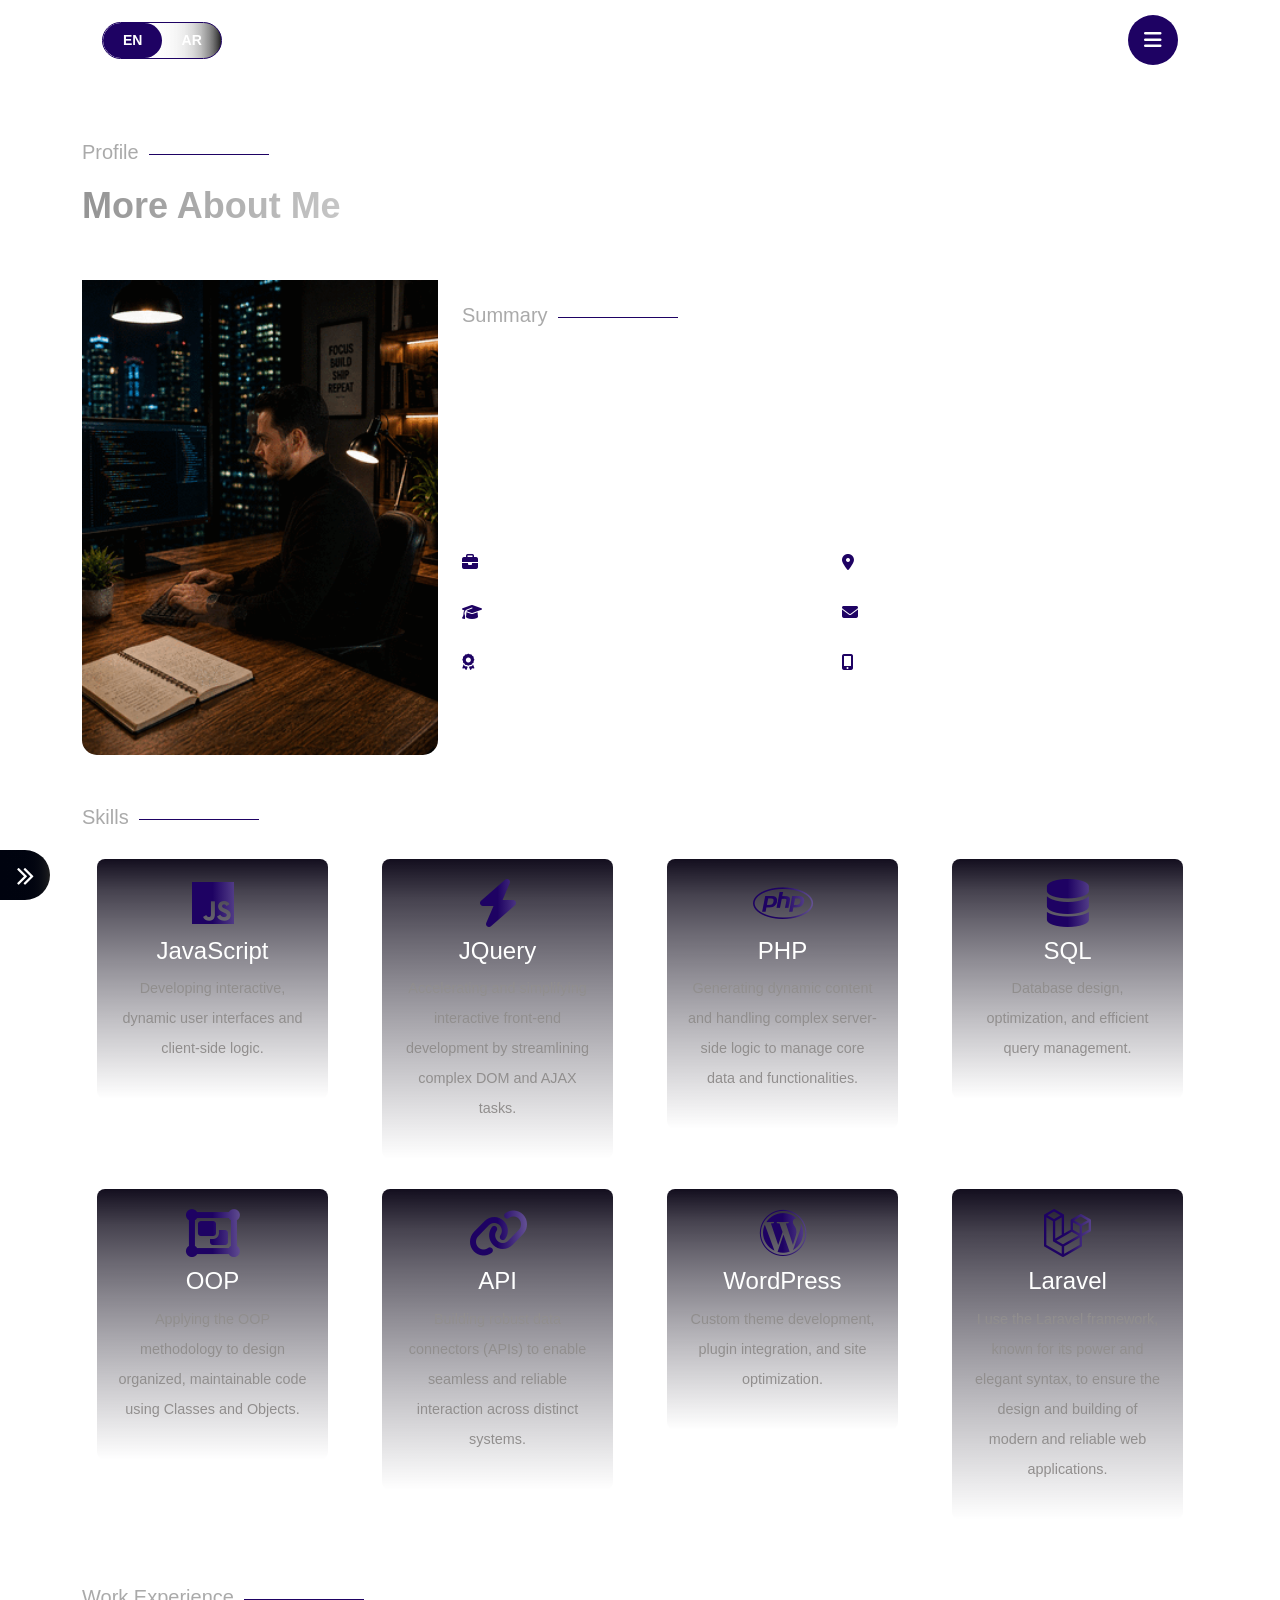
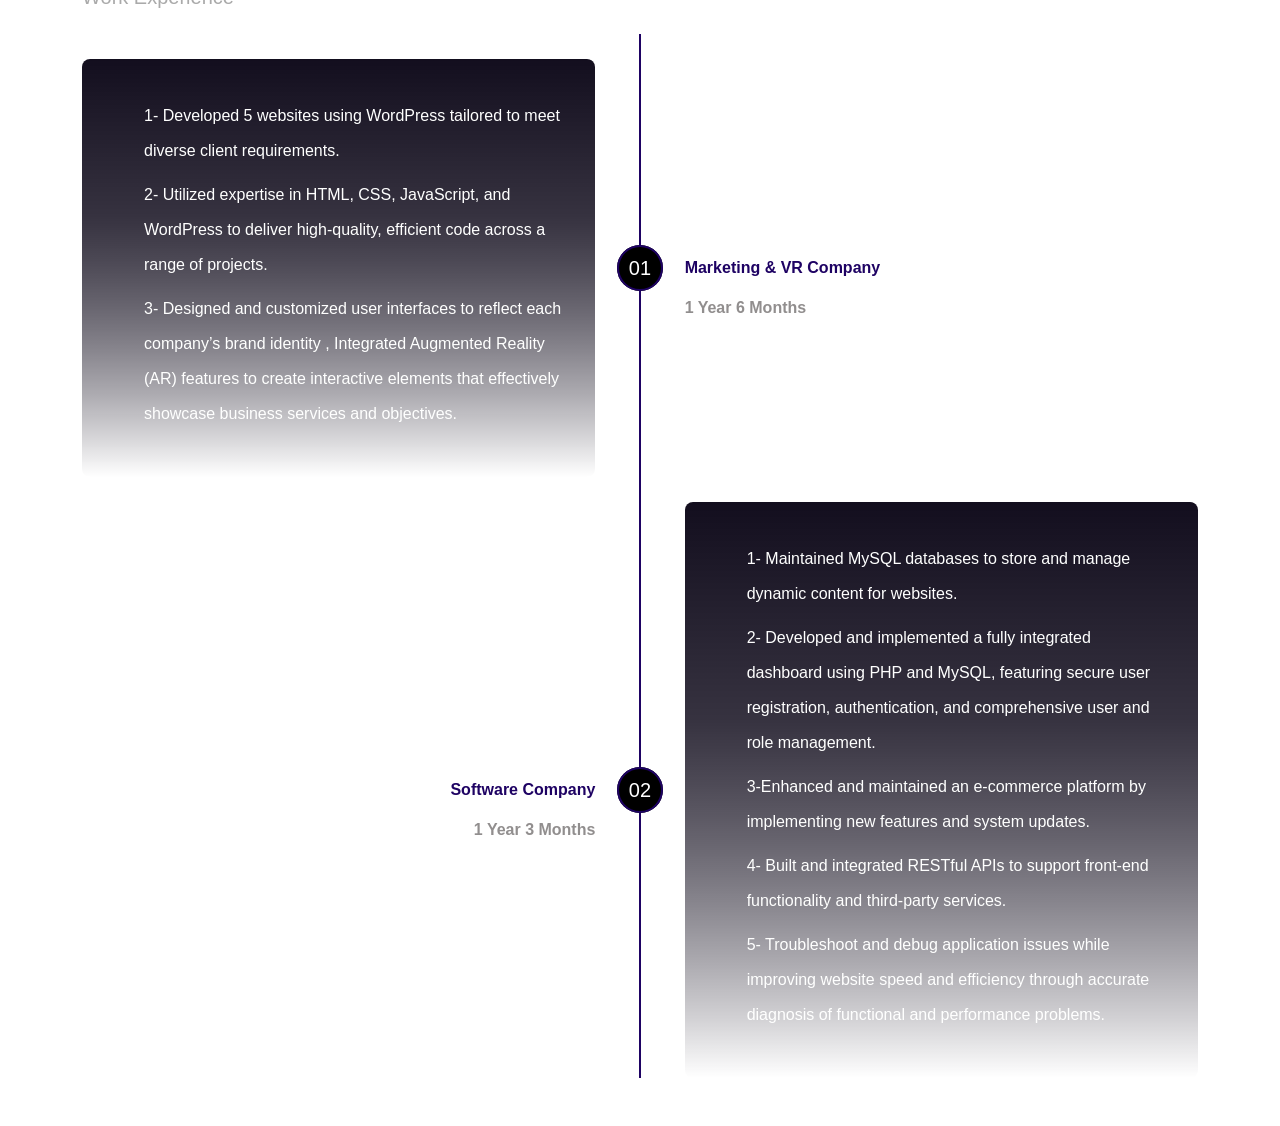
==== about.html @ 200406e2 "Update about.html" ====
<!DOCTYPE html>
<html lang="en">

<head>
    <meta charset="utf-8" />
    <meta content="width=device-width, initial-scale=1.0" name="viewport" />
    <meta content="Abdallah Fouad - Web Developer Resume, Portfolio." name="description" />
    <meta content="Abdallah Fouad - Resume" property="og:title" />
    <meta content="website" property="og:type" />
    <title data-lang="Home_Page_title">
        Abdallah Fouad | Web Developer
    </title>
    <link href="assets/img/icon.jpg" rel="icon" />
    <link href="assets/vendor/bootstrap/css/bootstrap.min.css" rel="stylesheet" />
    <link href="assets/vendor/bootstrap-icons/bootstrap-icons.css" rel="stylesheet" />
    <link href="assets/vendor/boxicons/css/boxicons.min.css" rel="stylesheet" />
    <link href="assets/vendor/glightbox/css/glightbox.min.css" rel="stylesheet" />
    <link href="assets/vendor/remixicon/remixicon.css" rel="stylesheet" />
    <link href="assets/vendor/swiper/swiper-bundle.min.css" rel="stylesheet" />
    <link href="https://maxst.icons8.com/vue-static/landings/line-awesome/line-awesome/1.3.0/css/line-awesome.min.css"
        rel="stylesheet" />
    <link href="https://cdnjs.cloudflare.com/ajax/libs/animate.css/4.1.1/animate.min.css" rel="stylesheet">
    <link
        href="https://fonts.googleapis.com/css2?family=Cairo:wght@200;300;400;500;600;700;800;900;1000&amp;display=swap"
        rel="stylesheet" />
            <link href="https://cdnjs.cloudflare.com/ajax/libs/font-awesome/6.1.1/css/all.min.css" rel="stylesheet" />
        <link rel="stylesheet" href="https://cdnjs.cloudflare.com/ajax/libs/font-awesome/4.7.0/css/font-awesome.min.css">


    <link href="https://fonts.googleapis.com/css2?family=Noto+Kufi+Arabic:wght@100..900&amp;display=swap"
        rel="stylesheet" />
    <link href="assets/css/pointer.css" rel="stylesheet" />
    <link href="assets/css/about.css" id="theme" rel="stylesheet" />
    </link>
    <link href="https://unpkg.com/aos@2.3.1/dist/aos.css" rel="stylesheet">
    <style>
        body {
            height: 100vh;
        }

        #loadingDiv {
            display: none;
        }

/* 
        @keyframes zoomOutLoop {
            0% {
                transform: scale(1.2);
            }

            100% {
                transform: scale(1);
            }
        }

        .zoom-element {
            animation: zoomOutLoop 1s ease-in-out;
            animation-delay: 1s;

        }

  */       
    
  @keyframes zoomOutLoop2 {
    from {
        opacity: 1;
    }
    to {
        opacity:0;
        display: none;
    }}

.zoomOut {
    animation: zoomOutLoop2 1s ease-in-out forwards;
}

    
    </style>
</head>


<body onload="loadingFunction()">


    <div id="loader" style="height:100vh">
        <img class="img-fluid imgLoader" src="./assets/img/loading.png">
        <div class="wrapperLoad">
            <div class="circleLoad"></div>
            <div class="circleLoad"></div>
            <div class="circleLoad"></div>
            <div class="shadow"></div>
            <div class="shadow"></div>
            <div class="shadow"></div>
        </div>
        <div class="loadDiv">
            <span class="loadSpan">Loading</span>
        </div>
    </div>



    <div style="display:none;" id="loadingDiv">

        <input id="active" type="checkbox" />
        <label class="menu-btn" for="active">
            <i class="fas fa-bars">
            </i>
        </label>
        <div class="wrapper">
            <section class="menu">
                <ul>
                    <li class="link1" id="Home_Menu">
                        <a class="link-menu" data-lang="Home_Menu" href="./index.html">
                            HOME
                        </a>
                    </li>
                    <li class="link1" id="Portfolio_Menu">
                        <a class="link-menu" data-lang="Portfolio_Menu" href="./portfolio.html">
                            PORTFOLIO
                        </a>
                    </li>
                    <li class="link1" id="About_Menu">
                        <a class="link-menu" data-lang="About_Menu" href="./about.html">
                            ABOUT
                        </a>
                    </li>
                </ul>
                <div>
                    <a href="https://abdallahweb.github.io/resume/Abdallah%20Fouad%20CV.pdf">
                        <button class="cv">
                            <i class="fas fa-download">
                            </i>
                            <span data-lang="Download">
                                DOWNLOAD CV
                            </span>
                        </button>
                    </a>
                </div>
            </section>
        </div>
        <div class="language-switcher" id="lang-switcher" onclick="LanguagesFunction()"
            style="direction: ltr !important;">
            <span class="lang-option active" data-lang="EN">
                EN
            </span>
            <span class="lang-option" data-lang="AR">
                AR
            </span>
            <div class="lang-toggle-indicator">
            </div>
        </div>
        <section class="about" id="about">
            <div class="container about-me">
                <div class="section-title animate__animated animate__fadeIn">
                    <h2 data-lang="Profile">
                        Profile
                    </h2>
                    <p data-lang="Learn">
                        More About Me
                    </p>
                </div>
                <div class="row">
                    <div class="col-lg-4 mt-2">
                        <img alt="Abdallah Fouad" class="pt-4" style="border-radius:15px;width: 100%;" src="./assets/img/about.gif" />
                    </div>
                    <div class="col-lg-8 content pt-4 pt-lg-0" data-aos="fade-in" data-aos-duration="2000">
                        <div class="section-title">
                            <h2 data-lang="Summary">
                                Summary
                            </h2>
                        </div>
                        <p class="text-white about-description" data-lang="Summary_Data">
                            Web Developer with a strong passion for detail and clean architecture, specializing in
                            building and maintaining modern, high-performance, and dynamic web applications. Proficient
                            in HTML5, CSS3, and JavaScript, focused on crafting responsive, user-centric UIs. I possess
                            an expert command of PHP and SQL for robust back-end logic, with proven hands-on experience
                            using the Laravel framework to deliver secure and scalable solutions. My work is guided by
                            solid OOP principles, ensuring a commitment to clean code, performance optimization, and
                            continuous technical growth.
                        </p>
                        <div class="row animate__animated animate__fadeIn about-info-grid">
                            <div class="col-lg-6">
                                <ul>
                                    <li>
                                        <i class="fa-solid fa-briefcase">
                                        </i>
                                        <span class="details" data-lang="Exp_Years">
                                            3 Years
                                        </span>
                                    </li>
                                    <li>
                                        <i class="fa-solid fa-graduation-cap">
                                        </i>
                                        <span class="details" data-lang="Bachelor">
                                            Bachelor of Arts
                                        </span>
                                    </li>
                                    <li>
                                        <i class="fa-solid fa-award">
                                        </i>
                                        <span class="details diploma-text" data-lang="Diploma">
                                            Diploma in Web Development (Full Stack)
                                        </span>
                                    </li>
                                </ul>
                            </div>
                            <div class="col-lg-6">
                                <ul>
                                    <li>
                                        <i class="fa-solid fa-location-dot">
                                        </i>
                                        <span class="details" data-lang="City">
                                            Cairo - Egypt
                                        </span>
                                    </li>
                                    <li>
                                        <i class="fa-solid fa-envelope">
                                        </i>
                                        <span class="details email-link">
                                            abdallahforweb@gmail.com
                                        </span>
                                    </li>
                                    <li>
                                        <i class="fa-solid fa-mobile-alt">
                                        </i>
                                        <span class="details">
                                            01156460836
                                        </span>
                                    </li>
                                </ul>
                            </div>
                        </div>
                    </div>
                </div>
            </div>
        </section>
        <section class="skills-section" id="skills">
            <div class="container skills">
                <div class="section-title">
                    <h2 class="animate__animated animate__fadeIn" data-lang="Skills">
                        Skills
                    </h2>
                </div>
                <div class="row skills-grid">
                    <div class="col-lg-3 col-md-6">
                        <div class="skill-card" data-aos="fade-up" data-aos-duration="700">
                            <span class="highlight">
                            </span>
                            <div class="skill-icon">
                                <i class="fab fa-js">
                                </i>
                            </div>
                            <h3 class="skill-title" data-lang="JavaScript">
                                JavaScript
                            </h3>
                            <p class="skill-description" data-lang="JavaScript_Skill">
                                Developing interactive, dynamic user interfaces and client-side logic.
                            </p>
                        </div>
                    </div>
                    <div class="col-lg-3 col-md-6">
                        <div class="skill-card" data-aos="fade-up" data-aos-duration="1000">
                            <span class="highlight">
                            </span>
                            <div class="skill-icon">
                                <i class="fas fa-bolt">
                                </i>
                            </div>
                            <h3 class="skill-title" data-lang="JQuery">
                                JQuery
                            </h3>
                            <p class="skill-description" data-lang="JQuery_Skill">
                                Accelerating and simplifying interactive front-end development by streamlining complex
                                DOM and AJAX tasks.
                            </p>
                        </div>
                    </div>
                    <div class="col-lg-3 col-md-6">
                        <div class="skill-card" data-aos="fade-up" data-aos-duration="2000">
                            <span class="highlight">
                            </span>
                            <div class="skill-icon">
                                <i class="fab fa-php">
                                </i>
                            </div>
                            <h3 class="skill-title" data-lang="PHP">
                                PHP
                            </h3>
                            <p class="skill-description" data-lang="PHP_Skill">
                                Generating dynamic content and handling complex server-side logic to manage core data
                                and functionalities.
                            </p>
                        </div>
                    </div>
                    <div class="col-lg-3 col-md-6">
                        <div class="skill-card" data-aos="fade-up" data-aos-duration="3000">
                            <span class="highlight">
                            </span>
                            <div class="skill-icon">
                                <i class="fas fa-database">
                                </i>
                            </div>
                            <h3 class="skill-title" data-lang="SQL">
                                SQL
                            </h3>
                            <p class="skill-description" data-lang="SQL_Skill">
                                Database design, optimization, and efficient query management.
                            </p>
                        </div>
                    </div>
                </div>
                <div class="row skills-grid">
                    <div class="col-lg-3 col-md-6">
                        <div class="skill-card" data-aos="fade-up" data-aos-duration="700">
                            <span class="highlight">
                            </span>
                            <div class="skill-icon">
                                <i class="fas fa-object-group">
                                </i>
                            </div>
                            <h3 class="skill-title" data-lang="OOP">
                                OOP
                            </h3>
                            <p class="skill-description" data-lang="OOP_Skill">
                                Applying the OOP methodology to design organized, maintainable code using Classes and
                                Objects.
                            </p>
                        </div>
                    </div>
                    <div class="col-lg-3 col-md-6">
                        <div class="skill-card" data-aos="fade-up" data-aos-duration="1000">
                            <span class="highlight">
                            </span>
                            <div class="skill-icon">
                                <i class="fas fa-link">
                                </i>
                            </div>
                            <h3 class="skill-title" data-lang="API">
                                API
                            </h3>
                            <p class="skill-description" data-lang="API_Skill">
                                Building robust data connectors (APIs) to enable seamless and reliable interaction
                                across distinct systems.
                            </p>
                        </div>
                    </div>
                    <div class="col-lg-3 col-md-6">
                        <div class="skill-card" data-aos="fade-up" data-aos-duration="2000">
                            <span class="highlight">
                            </span>
                            <div class="skill-icon">
                                <i class="fab fa-wordpress">
                                </i>
                            </div>
                            <h3 class="skill-title" data-lang="WordPress">
                                WordPress
                            </h3>
                            <p class="skill-description" data-lang="WordPress_Skill">
                                Custom theme development, plugin integration, and site optimization.
                            </p>
                        </div>
                    </div>
                    <div class="col-lg-3 col-md-6">
                        <div class="skill-card" data-aos="fade-up" data-aos-duration="3000">
                            <span class="highlight">
                            </span>
                            <div class="skill-icon">
                                <i class="fab fa-laravel">
                                </i>
                            </div>
                            <h3 class="skill-title" data-lang="Laravel">
                                Laravel
                            </h3>
                            <p class="skill-description" data-lang="Laravel_Skill">
                                I use the Laravel framework, known for its power and elegant syntax, to ensure the
                                design and building of modern and reliable web applications.
                            </p>
                        </div>
                    </div>
                </div>
            </div>
        </section>
        <section class="skills-section" id="skills">
            <div class="container skills">
                <div class="section-title">
                    <h2 class="animate__animated animate__fadeIn" data-lang="Work_Experiences">
                        Work Experience
                    </h2>
                </div>
            </div>
            <section class="work_experience_area pt-115" id="work">
                <div class="container">
                    <div class="row justify-content-center">
                        <div class="col-lg-6">
                            <div class="section_title text-center pb-30">
                            </div>
                        </div>
                    </div>
                    <div class="work_experience">
                        <div class="row">
                            <div class="col-lg-12" data-aos="fade-in" data-aos-duration="2000">
                                <div class="single_experience d-lg-flex align-items-center flex-wrap wow fadeIn"
                                    data-wow-delay="0.2s" data-wow-duration="1.3s">
                                    <div class="experience_title order-last">
                                        <h3 class="title" data-lang="Web_Developer">
                                            Web Developer
                                        </h3>
                                        <p data-lang="Marketing_Company">
                                            Marketing &amp; VR Company
                                        </p>
                                        <span class="date" data-lang="Date_Company1">
                                            1 Year 6 Months
                                        </span>
                                    </div>
                                    <div class="experience_number">
                                        <span class="exp-number">
                                            01
                                        </span>
                                    </div>
                                    <div class="experience_content order-first">
                                        <ol>
                                            <li data-lang="Work_Company1_1">
                                                1- Developed 5 websites using WordPress tailored to meet diverse client requirements.
                                            </li>
                                            <li data-lang="Work_Company1_2">
                                                2- Utilized expertise in HTML, CSS, JavaScript, and WordPress to deliver high-quality, efficient code across a range of projects.
                                            </li>
                                            <li data-lang="Work_Company1_3">
                                                3- Designed and customized user interfaces to reflect each company’s brand identity , Integrated Augmented Reality (AR) features to create interactive elements that effectively showcase business services and objectives.
                                            </li>
                                        </ol>
                                    </div>
                                </div>
                            </div>
                        </div>
                        <div class="row">
                            <div class="col-lg-12" data-aos="fade-in" data-aos-duration="2000">
                                <div class="single_experience d-lg-flex align-items-center flex-wrap wow fadeIn"
                                    data-wow-delay="0.5s" data-wow-duration="1.3s">
                                    <div class="experience_title text-lg-right">
                                        <h3 class="title" data-lang="Web_Developer">
                                            Web Developer
                                        </h3>
                                        <p data-lang="Software_Company">
                                            Software Company
                                        </p>
                                        <span class="date" data-lang="Date_Company2">
                                            1 Year 3 Months
                                        </span>
                                    </div>
                                    <div class="experience_number">
                                        <span class="exp-number">
                                            02
                                        </span>
                                    </div>
                                    <div class="experience_content">
                                        <ol>
                                            <li data-lang="Work_Company2_1">
                                                1- Maintained MySQL databases to store and manage dynamic content for websites.
                                            </li>
                                            <li data-lang="Work_Company2_2">
                                                2- Developed and implemented a fully integrated dashboard using PHP and MySQL, featuring secure user registration, authentication, and comprehensive user and role management.
                                            </li>
                                            <li data-lang="Work_Company2_3">
                                                3- Enhanced and maintained an e-commerce platform by implementing new features and system updates..
                                            </li>
                                            <li data-lang="Work_Company2_4">
                                                4- Built and integrated RESTful APIs to support front-end functionality and third-party services.
                                            </li>
                                            <li data-lang="Work_Company2_5">
                                                5- Troubleshoot and debug application issues while improving website speed and efficiency through accurate diagnosis of functional and performance problems.
                                            </li>
                                        </ol>
                                    </div>
                                </div>
                            </div>
                        </div>
                    </div>
                </div>
                
                
<div id="mobileContact">
<a href="tel:01156460836">
<i class="fa fa-mobile-phone" style="font-size:35px;color:#fff"></i>
</a>
</div>

<div id="whatsContact">
<a href="https://api.whatsapp.com/send?phone=2001156460836">
<i class="fa fa-whatsapp" style="font-size:30px;color:#fff"></i>
</a>
</div>
<div id="contact"><i class="fa fa-angle-double-right contact"
style="font-size:30px;color:#fff"></i>

</div>
</div>
                
                <br><br>
            </section>
            <script src="https://ajax.googleapis.com/ajax/libs/jquery/1.10.2/jquery.min.js">
            </script>
            <script src="assets/vendor/purecounter/purecounter_vanilla.js">
            </script>
            <script src="assets/vendor/bootstrap/js/bootstrap.bundle.min.js">
            </script>
            <script src="assets/vendor/glightbox/js/glightbox.min.js">
            </script>
            <script src="assets/vendor/isotope-layout/isotope.pkgd.min.js">
            </script>
            <script src="assets/vendor/swiper/swiper-bundle.min.js">
            </script>
            <script src="assets/vendor/waypoints/noframework.waypoints.js">
            </script>
            <script src="assets/vendor/php-email-form/validate.js">
            </script>
            <script src="assets/js/main.js">
            </script>
            <script src="assets/js/query.js">
            </script>
            <script src="assets/js/cursor.js">
            </script>
            <script src="assets/js/script.js">
            </script>
            <script src="assets/js/languages_about.js">
            </script>
            <script src="assets/js/load.js"></script>
            <script src="https://unpkg.com/aos@2.3.1/dist/aos.js"></script>
            <script>
                AOS.init();
            </script>

            </body>

</html>
---- assets/css/pointer.css ----
/*!
  * Kursor v0.1.5
  * Forged by Luis Daniel Rovira
  * Released under the MIT License.
  */
  .notCursor {
    cursor: none;
  }
  .notCursor * {
    cursor: none;
  }
  #kursorWrapper {
    position: fixed;
    z-index: 99;
    overflow: hidden;
    pointer-events: none;
    top: 0;
    left: 0;
    width: 100%;
    height: 100%;
    overflow: hidden;
  }
  div[class*='kursor'] {
    position: fixed;
    pointer-events: none;
    transform: translate(-50%, -50%);
    z-index: 10000;
  }
  div[class*='kursor'].kursor--hidden {
    opacity: 0;
    width: 0px;
    height: 0px;
  }
  div[class*='kursor'].kursor--1 {
    left: 0px;
    top: 0px;
    width: 25px;
    height: 25px;
    border-radius: 50%;
    border: 2px solid rgba(var(--k-color), 1);
    transition: all 0.2s ease, top 0.18s ease-out, left 0.18s ease-out;
  }
  div[class*='kursor'].kursor--1 + .kursorChild {
    display: block;
    width: 4px;
    height: 4px;
    background: rgba(var(--k-color), 1);
    border-radius: 50%;
    transition: all 0.2s ease, top 0s ease-out, left 0s ease-out;
  }
  div[class*='kursor'].kursor--1.--hover {
    width: 40px;
    height: 40px;
    border: 2px solid rgba(var(--k-color), 0);
    background: rgba(var(--k-color), 0.1);
  }
  div[class*='kursor'].kursor--1.--hover + .kursorChild {
    background: rgba(var(--k-color), 0.3);
  }
  div[class*='kursor'].kursor--1.kursor--down {
    width: 20px;
    height: 20px;
  }
  div[class*='kursor'].kursor--1.kursor--down + .kursorChild:after {
    width: 40px !important;
    height: 40px !important;
    opacity: 0;
    border: 1px solid;
    border-radius: 50%;
    border-color: rgba(var(--k-color), 1);
    transition: all 0.4s ease;
  }
  div[class*='kursor'].kursor--2 {
    left: 0px;
    top: 0px;
    width: 20px;
    height: 20px;
    border-radius: 50%;
    background: rgba(var(--k-color), 1);
    transition: all 0.2s ease, top 0.1s ease-out, left 0.1s ease-out;
  }
  div[class*='kursor'].kursor--2 + .kursorChild {
    display: block;
    width: 4px;
    height: 4px;
    background: rgba(var(--k-color), 1);
    border-radius: 50%;
    transition: all 0.2s ease, top 0.2s ease-out, left 0.2s ease-out;
  }
  div[class*='kursor'].kursor--2.--hover {
    width: 40px;
    height: 40px;
    background: rgba(var(--k-color), 0.1);
  }
  div[class*='kursor'].kursor--2.--hover + .kursorChild {
    background: rgba(var(--k-color), 0.3);
  }
  div[class*='kursor'].kursor--2.kursor--down {
    width: 10px;
    height: 10px;
  }
  div[class*='kursor'].kursor--2.kursor--down + .kursorChild:after {
    width: 40px !important;
    height: 40px !important;
    opacity: 0;
    border: 1px solid;
    border-radius: 50%;
    border-color: rgba(var(--k-color), 1);
    transition: all 0.4s ease;
  }
  div[class*='kursor'].kursor--3 {
    left: 0px;
    top: 0px;
    width: 20px;
    height: 20px;
    border: 1px solid rgba(var(--k-color), 1);
    transition: all 0.2s ease, top 0.05s ease-out, left 0.05s ease-out;
  }
  div[class*='kursor'].kursor--3 + .kursorChild {
    display: block;
    width: 4px;
    height: 4px;
    background: rgba(var(--k-color), 1);
    transition: all 0.2s ease, top 0.2s ease-out, left 0.2s ease-out;
  }
  div[class*='kursor'].kursor--3.--hover {
    width: 40px;
    height: 40px;
    background: rgba(var(--k-color), 0.1);
    border: 1px solid rgba(var(--k-color), 0);
  }
  div[class*='kursor'].kursor--3.--hover + .kursorChild {
    background: rgba(var(--k-color), 0.3);
  }
  div[class*='kursor'].kursor--3.kursor--down {
    width: 5px;
    height: 5px;
    border: 1px solid rgba(var(--k-color), 0);
  }
  div[class*='kursor'].kursor--3.kursor--down + .kursorChild {
    width: 10px;
    height: 10px;
  }
  div[class*='kursor'].kursor--3.kursor--down + .kursorChild:after {
    width: 40px !important;
    height: 40px !important;
    opacity: 0;
    border: 1px solid;
    border-color: rgba(var(--k-color), 1);
    transition: all 0.4s ease;
  }
  div[class*='kursor'].kursor--4 {
    left: 0px;
    top: 0px;
    width: 50px;
    height: 50px;
    border: 1px solid rgba(var(--k-color), 0.3);
    border-radius: 50%;
    transition: all 0.2s ease, top 0.2s ease-out, left 0.2s ease-out;
  }
  div[class*='kursor'].kursor--4 + .kursorChild {
    display: block;
    width: 6px;
    height: 6px;
    background: rgba(var(--k-color), 1);
    border-radius: 50%;
    transition: all 0.2s ease, top 0.03s ease-out, left 0.03s ease-out;
  }
  div[class*='kursor'].kursor--4.--hover {
    width: 30px;
    height: 30px;
    background: rgba(var(--k-color), 0.1);
    border: 3px solid rgba(var(--k-color), 0);
  }
  div[class*='kursor'].kursor--4.--hover + .kursorChild {
    width: 25px;
    height: 25px;
    background: rgba(var(--k-color), 0.1);
  }
  div[class*='kursor'].kursor--4.kursor--down {
    width: 5px;
    height: 5px;
  }
  div[class*='kursor'].kursor--4.kursor--down + .kursorChild {
    width: 10px;
    height: 10px;
  }
  div[class*='kursor'].kursor--4.kursor--down + .kursorChild:after {
    width: 40px !important;
    height: 40px !important;
    opacity: 0;
    border-radius: 50%;
    border: 1px solid;
    border-color: rgba(var(--k-color), 1);
    transition: all 0.4s ease;
  }
  div[class*='kursor'].kursor--5 {
    left: 0px;
    top: 0px;
    width: 10px;
    height: 10px;
    border: 1px solid rgba(var(--k-color), 0.5);
    border-radius: 50%;
    transition: all 0.2s ease, top 0.2s ease-out, left 0.2s ease-out;
  }
  div[class*='kursor'].kursor--5.--hover {
    width: 26px;
    height: 26px;
    background: rgba(var(--k-color), 0.1);
    border: 3px solid rgba(var(--k-color), 0);
  }
  div[class*='kursor'].kursor--5.kursor--down {
    width: 15px;
    height: 15px;
  }
  div[class*='kursorChild'] {
    position: fixed;
    pointer-events: none;
    transform: translate(-50%, -50%);
    display: none;
    overflow: hidden;
  }
  div[class*='kursorChild'].kursorChild[class*='--hidden'] {
    opacity: 0;
    width: 0px;
    height: 0px;
  }
  div[class*='kursorChild'].kursorChild:after {
    content: '';
    pointer-events: none;
    width: 0px;
    height: 0px;
    position: absolute;
    left: 50%;
    top: 50%;
    opacity: 1;
    border: 0px solid rgba(var(--k-color), 0.5);
    transform: translate(-50%, -50%);
  }
  .kursor--absolute {
    position: absolute !important;
    z-index: 2000;
  }
  @media screen and (max-width: 768px) {
    .notCursor * {
      cursor: auto;
    }
    div[class*='kursor'] {
      display: none !important;
    }
    div[class*='kursorChild'] {
      display: none !important;
    }
  }
  @media screen and (max-width: 812px) and (max-height: 430px) and (orientation: landscape) {
    div[class*='kursor'] {
      display: none !important;
    }
    div[class*='kursorChild'] {
      display: none !important;
    }
    .notCursor * {
      cursor: auto;
    }
  }
---- assets/css/about.css ----
:root{--primary-color:#1e0263;--primary-color-alpha:#1e0263;--light-color:#fff;--dark-color:#000;--text-faint-color:#918e8e;--background-dark:#04000f;--transition-speed:0.3s;--box-shadow-light:inset 0 0 20px 0px #1e0263}::-webkit-scrollbar{width:10px}::-webkit-scrollbar-track{background:#04000f}::-webkit-scrollbar-thumb{background:#1e0263}::-webkit-scrollbar-thumb:hover{background:#1e0263}body{padding:0;margin:0 0 0 0;background-image:linear-gradient(to bottom,#03010cea),url(../img/background2.webp);background-size:cover;background-position:center;background-repeat:repeat;font-family:'Poppins',sans-serif}.language-switcher{z-index:2;display:flex;width:120px;height:37px;border:1px solid #1e0263;background:linear-gradient(to right,transparent,90%,#222);backdrop-filter:blur(6px);border-radius:50px;position:fixed;left:8%;top:22px;overflow:hidden;cursor:pointer}.lang-option{flex-grow:1;display:flex;align-items:center;justify-content:center;font-weight:700;font-size:14px;color:#fff;z-index:10;transition:color 0.3s ease}.lang-option.active{color:#fff}.lang-toggle-indicator{position:absolute;top:0;left:0;width:50%;height:100%;background:#1e0263;border-radius:20px;transition:transform 0.3s ease}.language-switcher.ar-active .lang-toggle-indicator{transform:translateX(100%)}.btn-52 [hidden],input[type=checkbox]{display:none}#active:checked~.menu-btn,.details,.menu-btn{color:#fff}.menu-btn{position:fixed}.wrapper{position:fixed;top:0;left:0;height:100vh;width:100%;background-position:center;background-repeat:no-repeat;background-size:cover;clip-path:circle(25px at calc(100% - 45px) 45px);z-index:100;transition:0.2s ease-in-out}.menu-btn:hover{color:#fff;background:linear-gradient(to right,#00030f,90%,#222);backdrop-filter:blur(6px)}#active:checked~.wrapper{clip-path:circle(75%);backdrop-filter:blur(7px)}.menu-btn{right:8%;top:15px;z-index:200;height:50px;width:50px;line-height:50px;border-radius:50%;font-size:20px;border:none;background-color:#1e0263;text-align:center}.fa-bars{margin-top:15px}#active:checked~.menu-btn i:before{content:"\f00d";z-index:100}.menu{display:flex;flex-direction:column;height:100vh;justify-content:center;align-items:center}ul{text-align:center}li{display:flex;list-style:none;margin:9px auto}.link1{padding-bottom:75px}ul li a{text-decoration:none;font-weight:800;letter-spacing:4px;border-radius:20px;display:inline-block;transition:0.5s;position:absolute;font-size:45px;left:50%;transform:translate(-50%);background:linear-gradient(to right,#1e0263,#1e0263,#fff);background-clip:text;-webkit-text-fill-color:#fff0}ul li a:hover{transform:scale(1.5);opacity:1;color:#1e0263}ul:hover li a{opacity:0;color:#1e0263}ul li::after{content:attr(data-text);-webkit-text-stroke:1px #fff;color:#fff0;position:absolute;left:50%;top:50%;transform:translate(-50%,-50%);font-size:80px;font-weight:900;text-transform:uppercase;opacity:0;pointer-events:none;letter-spacing:50px;transition:0.5s}ul li:hover:after{opacity:.5;letter-spacing:5px}input[type=checkbox]{display:none}.cv{width:220px;height:46px;background-color:#1e0263;color:#fff;border-radius:999px;text-align:center;font-weight:700;border:none;position:absolute;left:50%;transform:translate(-50%);font-size:15px;font-weight:700}.cv:hover{background:rgb(252 252 252 / .062);border:none;color:#1e0263;box-shadow:0 0 20px #1e0263}.fa-download{padding:8px;background-color:#1e0263;color:#fff;backdrop-filter:blur(2px);border-radius:50%;margin-right:7px;font-size:13px;font-family:"Font Awesome 6 Free"}.about-separator{width:20%;color:#fff}.details{margin-left:10px}.about{margin-top:150px}.section-title h2,.section-title p,.skills .progress .skill{font-family:'Poppins',sans-serif;font-display:swap}.section-title h2{font-size:20px;font-weight:500;padding:0;line-height:1px;margin:60px 0 20px;color:#aaa}.section-title h2::after{content:"";width:120px;height:1px;display:inline-block;background:var(--primary-color-alpha);margin:4px 10px}.section-title p{margin:15px 0 15px;font-size:36px;font-weight:700;background:linear-gradient(to right,#949494,var(--light-color),var(--light-color));background-clip:text;-webkit-text-fill-color:#fff0}.content{margin-top:5px;line-height:30px}.about-me .content h3{font-weight:900;font-size:26px;background:linear-gradient(to right,var(--primary-color-alpha),var(--light-color));background-clip:text;-webkit-text-fill-color:#fff0}.about-me .content ul{list-style:none;padding:0}.about-me .content ul li{margin-bottom:20px;display:flex;align-items:center}.about-me .content ul strong{margin-right:10px;background:linear-gradient(to right,var(--primary-color-alpha),var(--light-color));background-clip:text;-webkit-text-fill-color:#fff0}.about-me .content ul i{font-size:16px;margin-right:5px;color:var(--primary-color-alpha);line-height:0}.about-me .content p:last-child{margin-bottom:0}.skill-card{border-radius:8px;padding:20px;margin:15px;text-align:center;background:linear-gradient(to bottom,#050011f1,40%,transparent);backdrop-filter:blur(60px);transition:transform var(--transition-speed) ease-in-out,box-shadow var(--transition-speed);display:inline-block;line-height:30px}.skill-card:hover{transform:scale(1.05)!important;transition:all 0.9s ease-in-out}.skill-icon{font-size:48px;background:linear-gradient(to right,var(--primary-color-alpha),var(--primary-color-alpha),var(--light-color));background-clip:text;-webkit-text-fill-color:#fff0;margin-bottom:10px}.skill-title{font-size:1.5em;color:var(--light-color);margin-bottom:8px}.skill-description{font-size:.9em;color:var(--text-faint-color)}.work_experience{position:relative;margin-top:10px}.work_experience::before{position:absolute;content:'';left:50%;transform:translateX(-50%);top:0;width:2px;height:100%;background-color:var(--primary-color-alpha)}.single_experience{margin-top:25px}.single_experience .experience_title{width:46%}.single_experience .experience_title h3{color:var(--light-color);font-size:25px;font-weight:600}.single_experience .experience_title p{color:var(--primary-color-alpha);font-size:16px;font-weight:600;font-family:'Poppins',sans-serif;margin-top:10px}.single_experience .experience_title .date{font-size:16px;font-weight:600;color:var(--text-faint-color);font-family:'Poppins',sans-serif;margin-top:10px}.single_experience .experience_number{z-index:2;width:8%;text-align:center}.single_experience .experience_number span{width:55px;height:55px;line-height:51px;text-align:center;border:2px solid var(--primary-color-alpha);font-size:20px;font-family:'Poppins',sans-serif;color:#fff;border-radius:50%;transition:all var(--transition-speed) ease-out;background-color:#000}.single_experience .experience_content{padding:30px;line-height:35px;border-radius:8px;background:linear-gradient(to bottom,#050011f1,70%,transparent);backdrop-filter:blur(6px);color:#fff;width:46%;transition:all var(--transition-speed) ease-out}.text-lg-right{text-align:right}.exp-number{padding:10px}.single_experience:hover .experience_number span{background-color:#1e0263;color:var(--light-color)}.single_experience:hover .experience_content p,.single_experience:hover .experience_content li{color:#fff}@keyframes rotate{0%{filter:hue-rotate(0deg)}100%{filter:hue-rotate(360deg)}}@keyframes wipe-enter{0%{transform:scale(0,.025)}50%{transform:scale(1,.025)}}@media (max-width:991px){.work_experience::before{display:none}.text-lg-right{text-align:left}.single_experience .experience_title,.single_experience .experience_content{width:100%}.single_experience .experience_content{margin-top:30px;padding:20px}.single_experience .experience_number{display:none}.single_experience .experience_title .title{font-size:20px}.single_experience .experience_title p,.single_experience .experience_title .date{font-size:15px}}@media (max-width:750px){.menu-btn{right:5%;top:20px;z-index:200;height:50px;width:50px;line-height:50px;border-radius:50%;font-size:20px;border:none;background-color:#1e0263;text-align:center}.wrapper ul{position:absolute;top:180px}.cv{position:absolute;top:450px;margin-left:5px}.language-switcher{z-index:2;display:flex;width:120px;height:37px;border:1px solid #1e0263;background:linear-gradient(to right,transparent,90%,#222);backdrop-filter:blur(6px);border-radius:50px;position:fixed;left:20px!important;top:25px!important;overflow:hidden;cursor:pointer}}#loader{text-align:center}.imgLoader{position:absolute;border-radius:10px;max-width:400px;max-height:400px;top:45%;left:50%;transform:translate(-50%,-50%)}#loadingDiv{display:none}.loadDiv{position:absolute;left:50%;top:85%;transform:translate(-50%,-50%);color:#1e0263}.loadSpan{font-size:40px;letter-spacing:5px;text-transform:uppercase;line-height:1;mix-blend-mode:difference;font-family:'Poppins',sans-serif;font-weight:700}.loadDiv::before{content:"";width:40px;height:100%;background-color:#1e0263;position:absolute;left:0;top:0;animation:go 4s linear infinite}@keyframes go{0%{left:0}50%{left:80%}100%{left:0}}.wrapperLoad{width:200px;height:60px;position:absolute;left:50%;top:70%;transform:translate(-50%,-50%)}.circleLoad{width:20px;height:20px;position:absolute;border-radius:50%;background:linear-gradient(to bottom,#1e0263,#1e0263,#999);left:15%;transform-origin:50%;animation:circleLoad .5s alternate infinite ease}@keyframes circleLoad{0%{top:60px;height:5px;border-radius:50px 50px 25px 25px;transform:scaleX(1.7)}40%{height:20px;border-radius:50%;transform:scaleX(1)}100%{top:0%}}.circleLoad:nth-child(2){left:45%;animation-delay:.2s}.circleLoad:nth-child(3){left:auto;right:15%;animation-delay:.3s}.shadow{width:20px;height:4px;border-radius:50%;background-color:rgb(182 182 182 / .274);position:absolute;top:62px;transform-origin:50%;z-index:-1;left:15%;filter:blur(1px);animation:shadow .5s alternate infinite ease}@keyframes shadow{0%{transform:scaleX(1.5)}40%{transform:scaleX(1);opacity:.7}100%{transform:scaleX(.2);opacity:.4}}.shadow:nth-child(4){left:45%;animation-delay:.2s}.shadow:nth-child(5){left:auto;right:15%;animation-delay:.3s}#contact{width: 50px;height: 50px; background: linear-gradient(to right, #00030f, 90%, #222);backdrop-filter: blur(6px);position:fixed;left:0px;bottom:0%;display:flex;justify-content:center;align-items:center;border-top-right-radius: 999px;border-bottom-right-radius: 999px;}#mobileContact {width:50px;height:50px;background-color:#1e0263;backdrop-filter: blur(6px);display:flex;justify-content:center;align-items:center;position: fixed;left: -200px;bottom:20%;transition: 0.8s;border-top-right-radius: 999px;border-bottom-right-radius: 999px;}#mobileContact.show {left: 0px;}#whatsContact {width:50px;height:50px;background-color:#1e0263;backdrop-filter: blur(6px);display:flex;justify-content:center;align-items:center;position: fixed;left: -200px;bottom:10%;transition: 0.8s;border-top-right-radius: 999px;border-bottom-right-radius: 999px;}#whatsContact.show {left: 0px;}
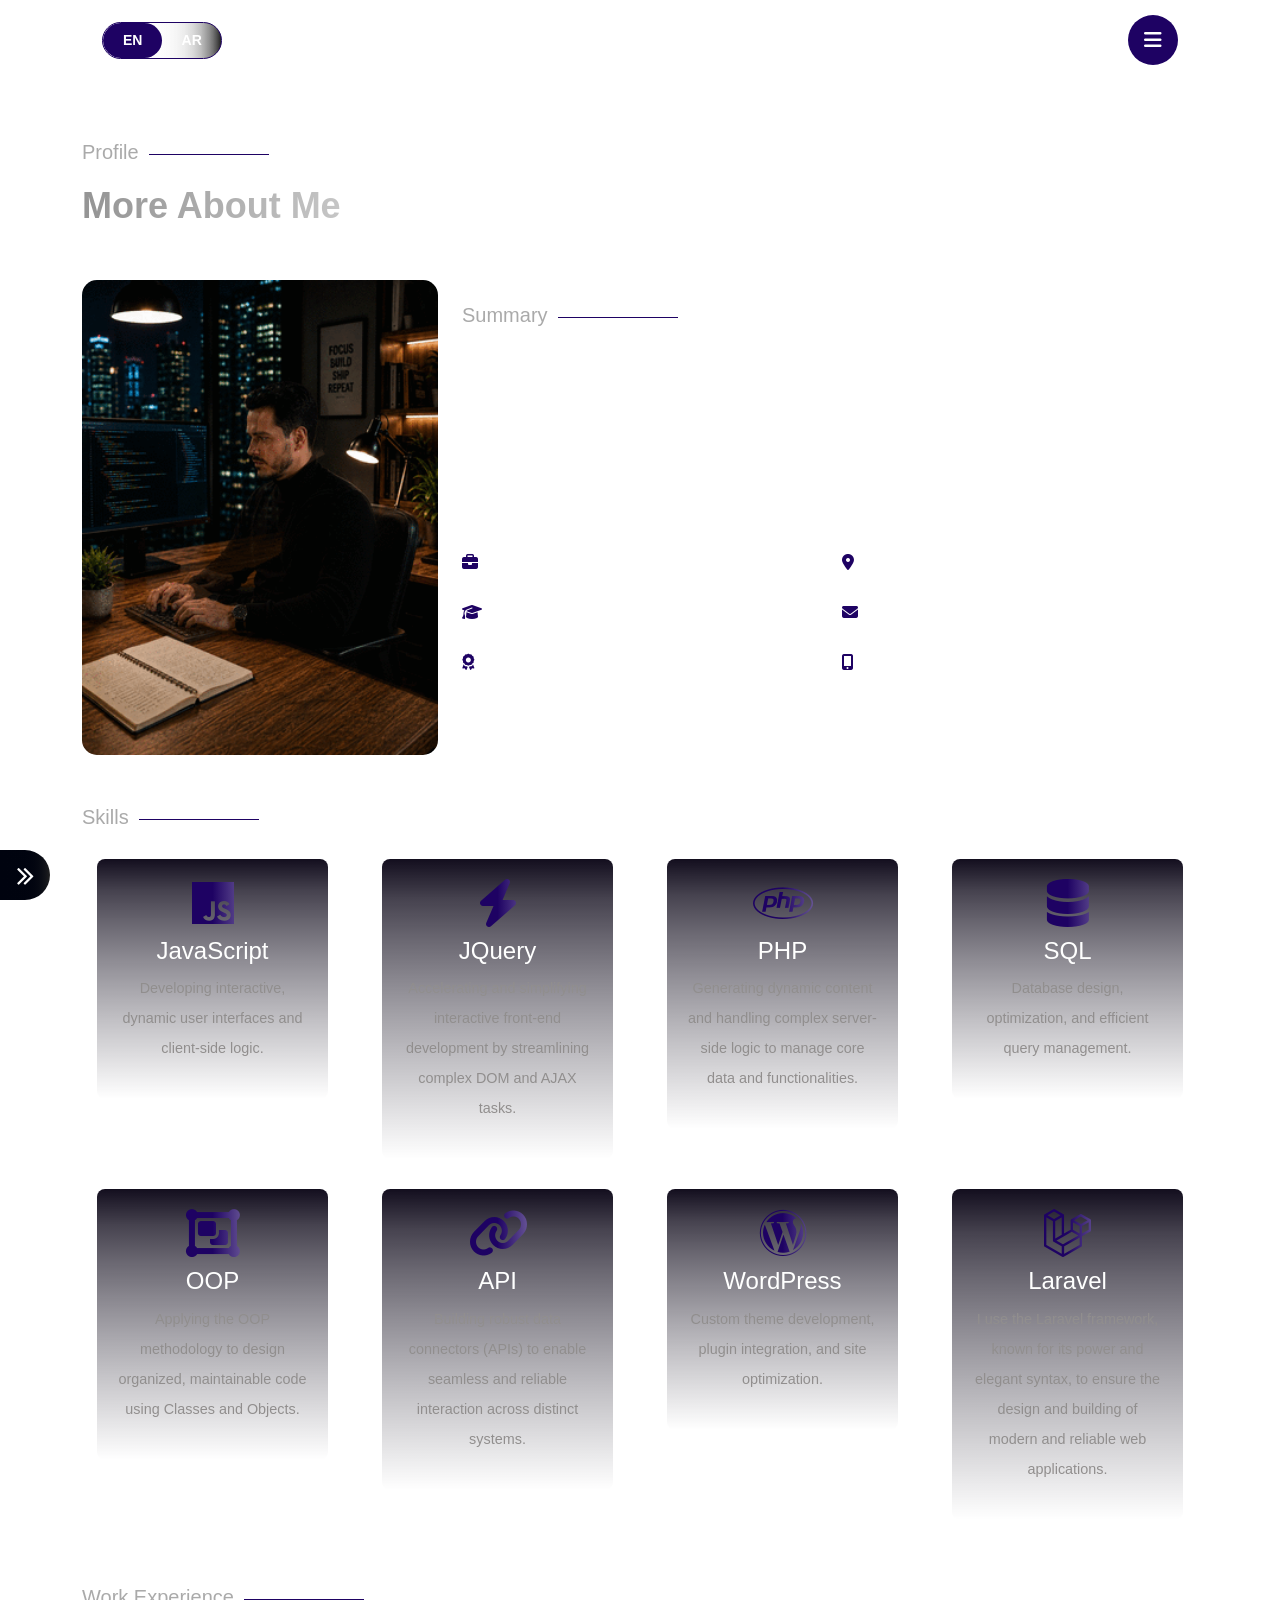
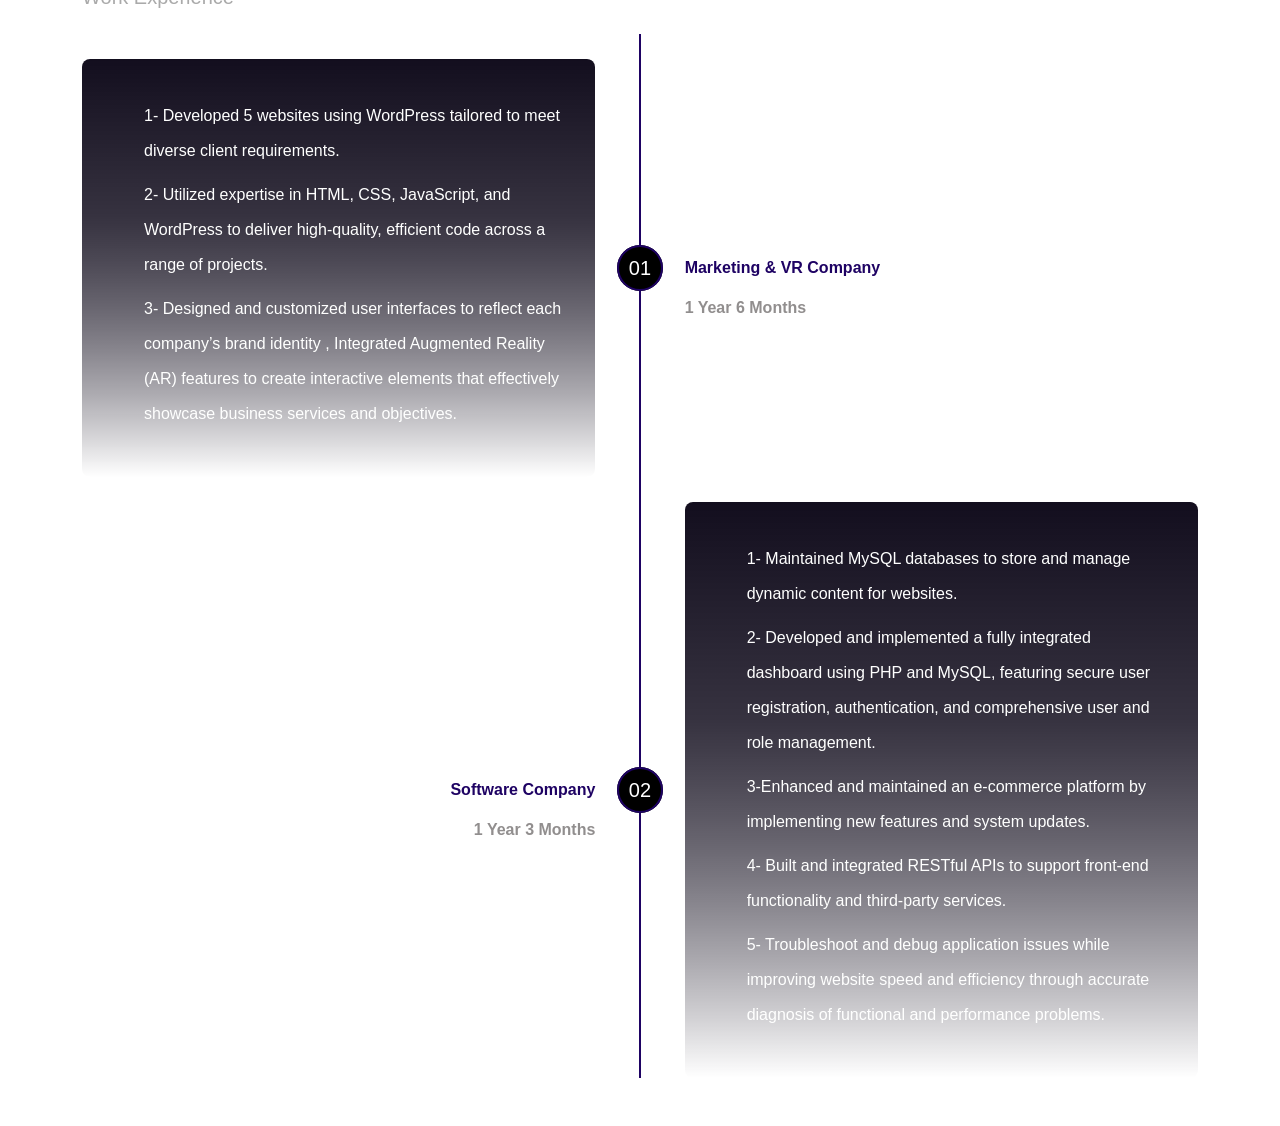
==== commit 917c6cde: "Implement responsive images in about section Added responsive image handling for about section with " ====
--- a/about.html
+++ b/about.html
@@ -42,6 +42,29 @@
             display: none;
         }
 
+      .about-image {
+    position: relative;
+    width: 100%;
+}
+
+.about-image img {
+    width: 100%;
+    height: auto;
+    display: block;
+    border-radius: 15px;
+    transition: opacity .8s ease;
+}
+
+#gifImg {
+    opacity: 1;
+}
+
+#webpImg {
+    position: absolute;
+    top: 23px;
+    left: 0;
+    opacity: 0;
+}
 /* 
         @keyframes zoomOutLoop {
             0% {
@@ -161,7 +184,10 @@
                 </div>
                 <div class="row">
                     <div class="col-lg-4 mt-2">
-                        <img alt="Abdallah Fouad" class="pt-4" style="border-radius:15px;width: 100%;" src="./assets/img/about.gif" />
+<div class="about-image pt-4">
+    <img id="gifImg" src="./assets/img/about.gif" alt="Abdallah Fouad">
+    <img id="webpImg" src="./assets/img/about.webp" alt="Abdallah Fouad">
+</div>                        <!-- <img alt="Abdallah Fouad" id="aboutImg" class="pt-4" style="border-radius:15px;width: 100%;" src="./assets/img/about.gif" /> -->
                     </div>
                     <div class="col-lg-8 content pt-4 pt-lg-0" data-aos="fade-in" data-aos-duration="2000">
                         <div class="section-title">
@@ -529,6 +555,12 @@
             <script>
                 AOS.init();
             </script>
+<script>
+setTimeout(() => {
+    document.getElementById("gifImg").style.opacity = "0";
+    document.getElementById("webpImg").style.opacity = "1";
+}, 3500);
+</script>
 
             </body>
 
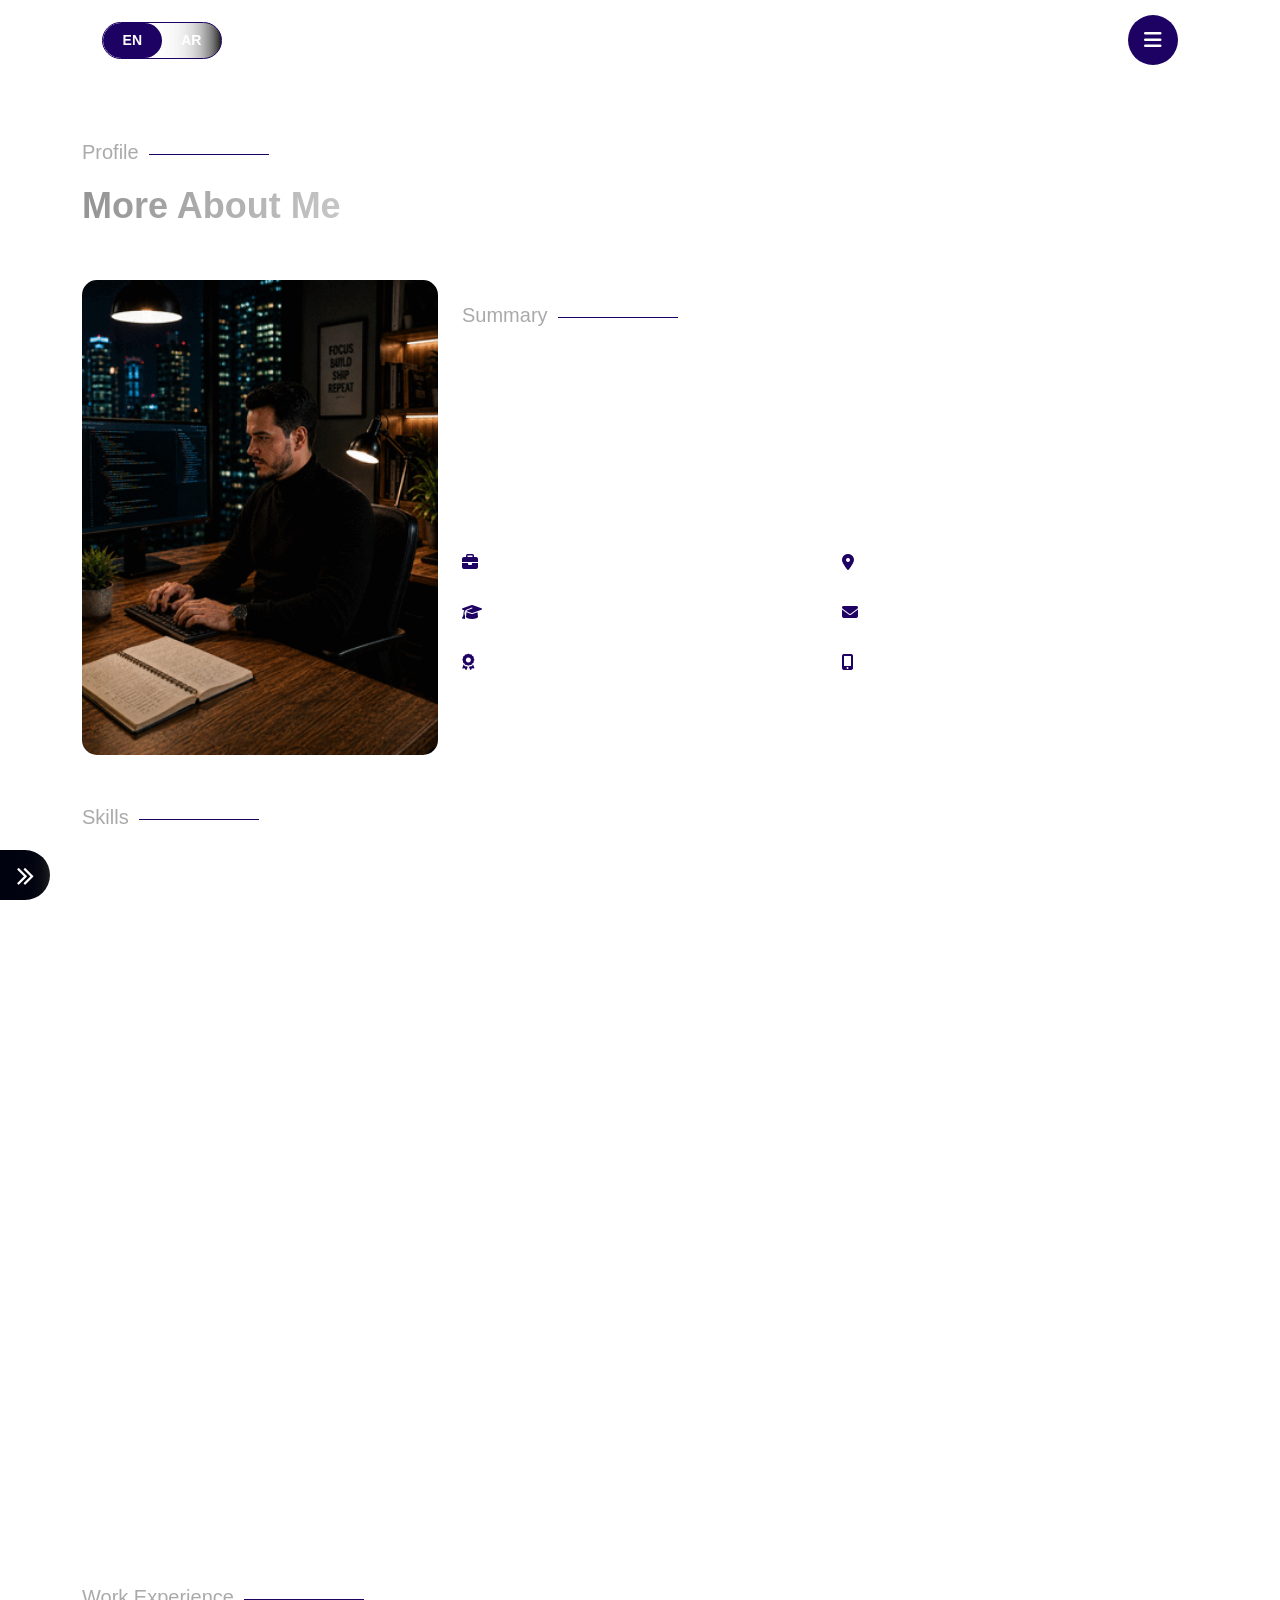
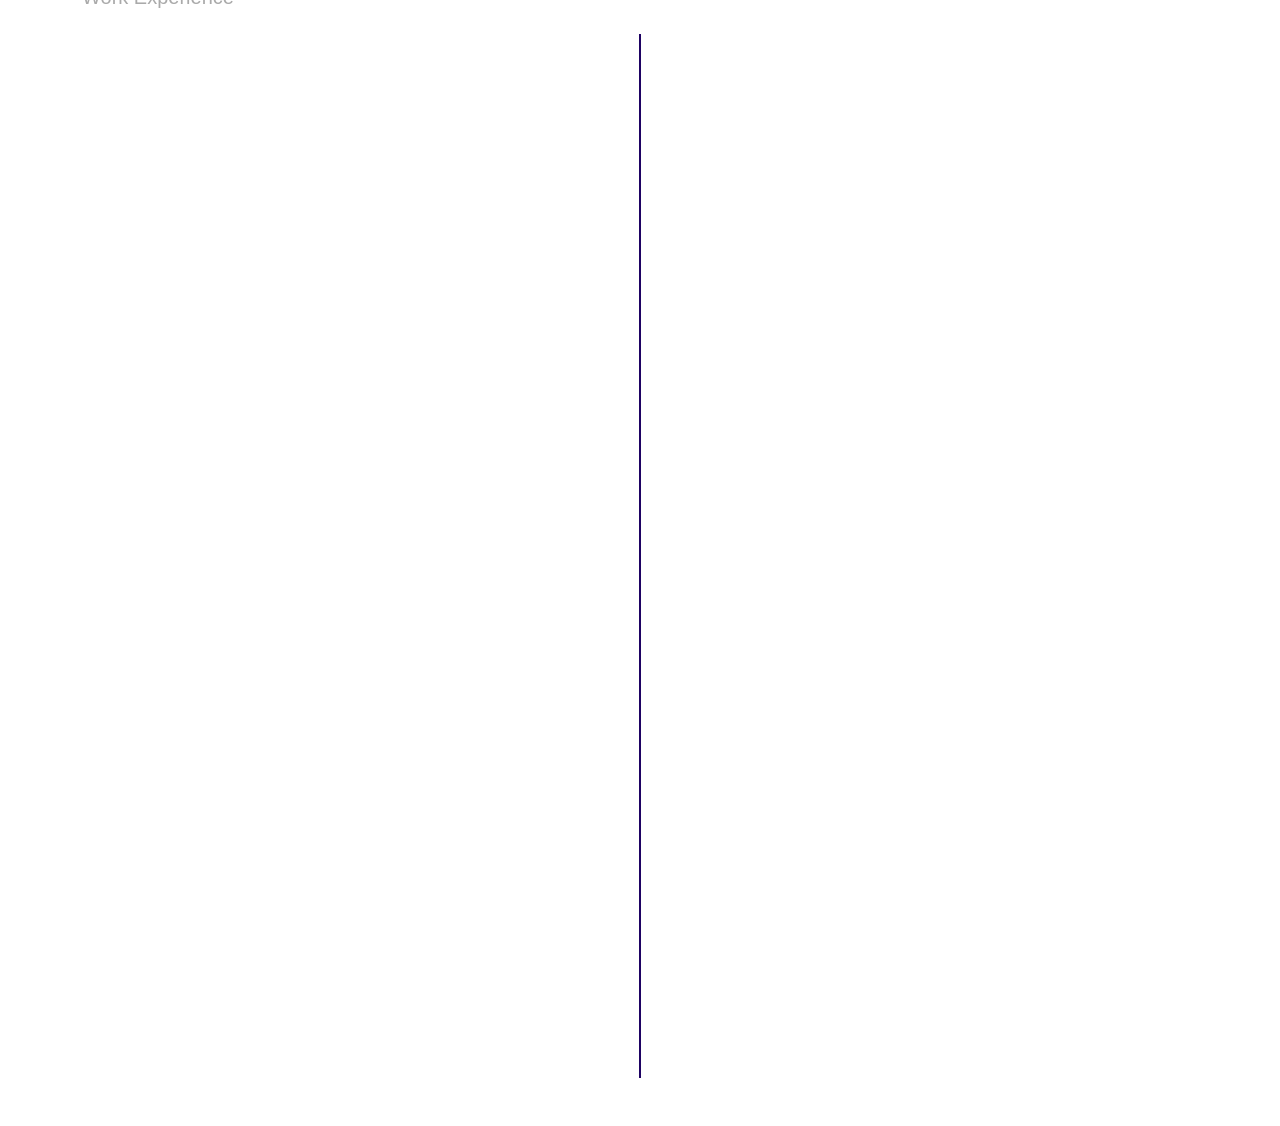
==== commit d972d07d: "Update about.html" ====
--- a/about.html
+++ b/about.html
@@ -196,13 +196,7 @@
                             </h2>
                         </div>
                         <p class="text-white about-description" data-lang="Summary_Data">
-                            Web Developer with a strong passion for detail and clean architecture, specializing in
-                            building and maintaining modern, high-performance, and dynamic web applications. Proficient
-                            in HTML5, CSS3, and JavaScript, focused on crafting responsive, user-centric UIs. I possess
-                            an expert command of PHP and SQL for robust back-end logic, with proven hands-on experience
-                            using the Laravel framework to deliver secure and scalable solutions. My work is guided by
-                            solid OOP principles, ensuring a commitment to clean code, performance optimization, and
-                            continuous technical growth.
+                            Web Developer passionate about building scalable, high-performance web applications with a strong emphasis on clean architecture, maintainable code, and attention to detail. Specializing in Laravel, PHP and WordPress, with hands-on experience designing, developing, and maintaining secure, dynamic, and user-focused solutions. Committed to applying Object-Oriented Programming (OOP) principles, optimizing application performance, and continuously expanding technical expertise to deliver reliable, efficient, and scalable software.
                         </p>
                         <div class="row animate__animated animate__fadeIn about-info-grid">
                             <div class="col-lg-6">
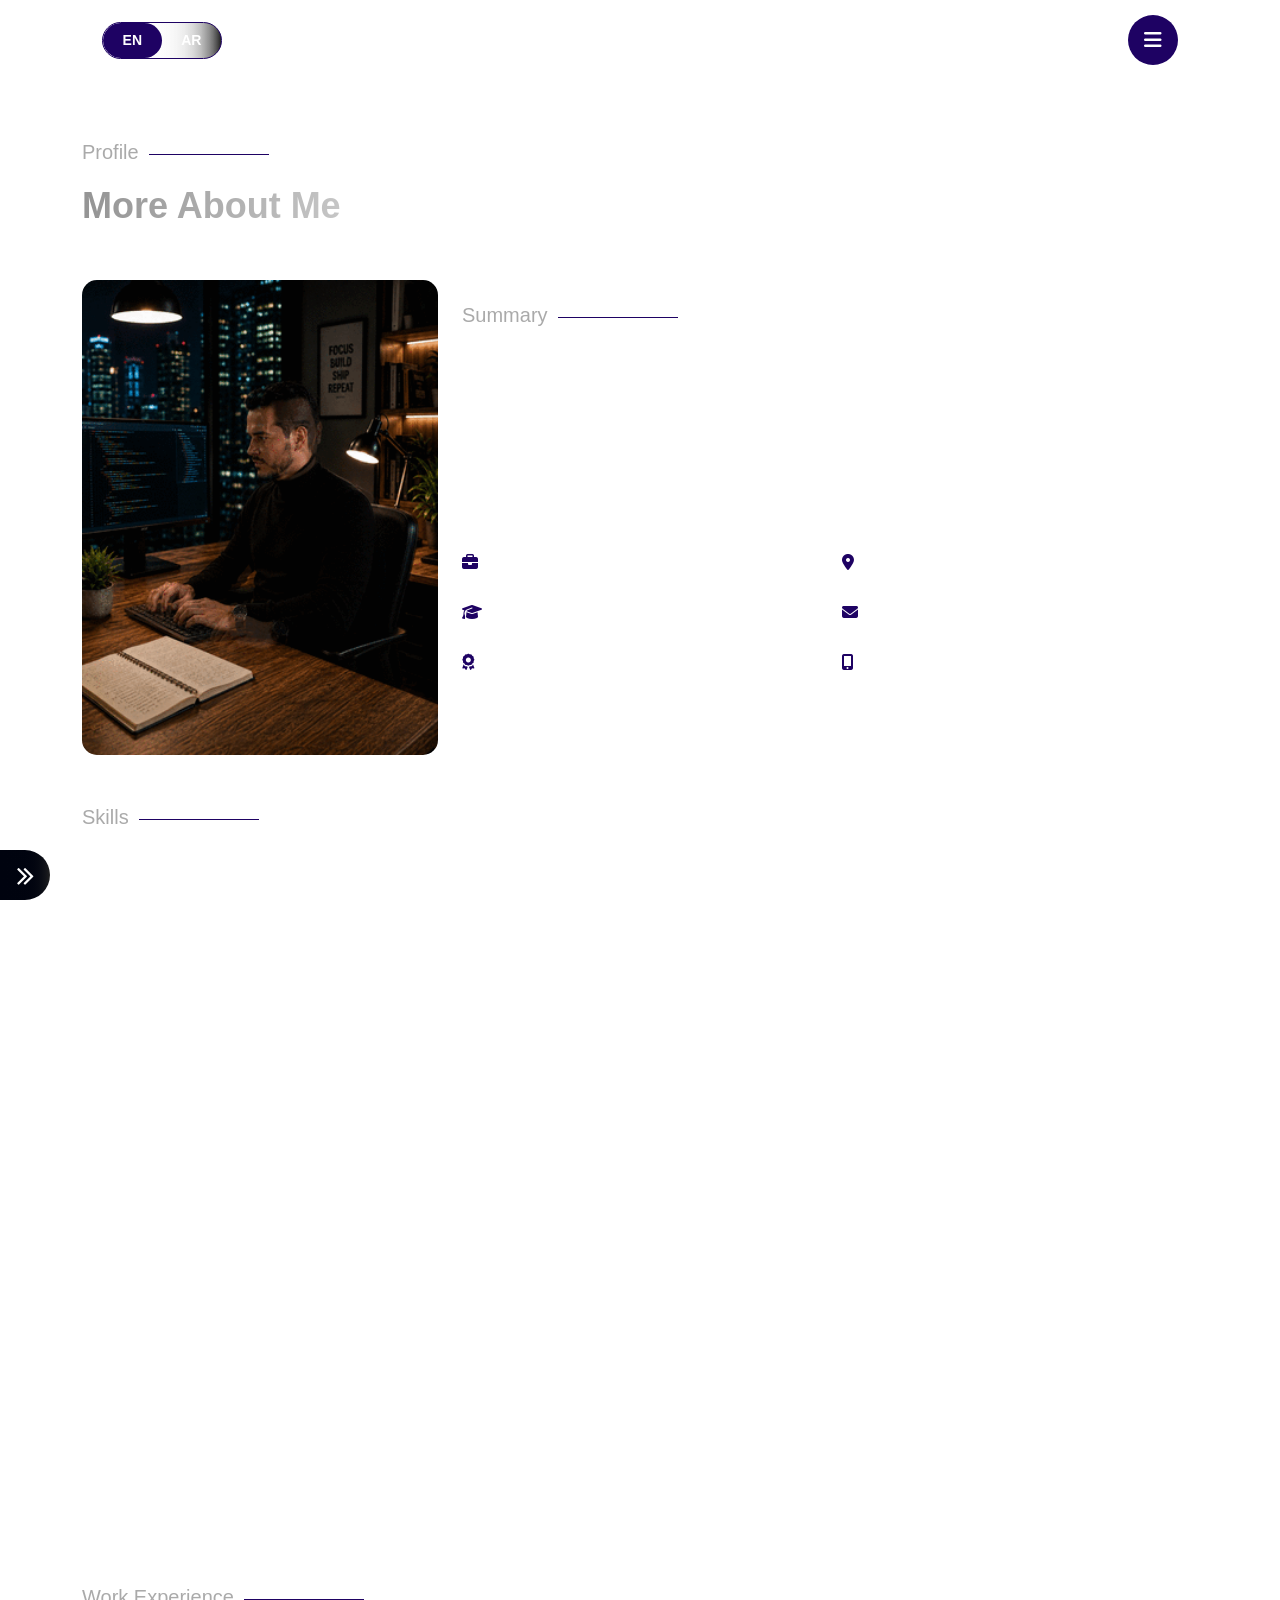
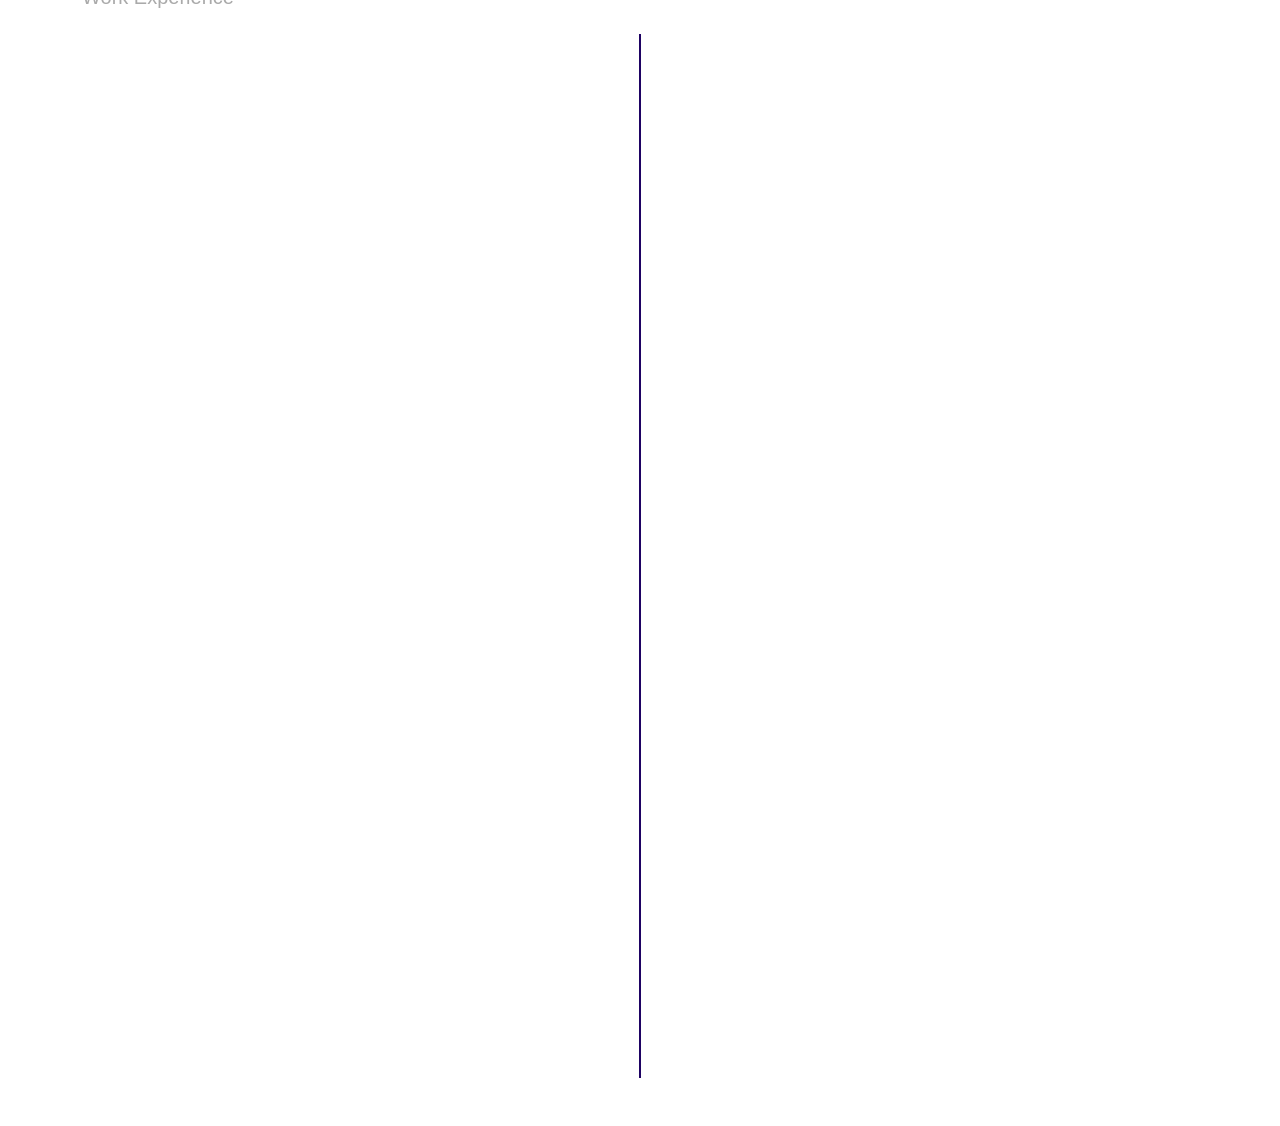
==== commit d4056ce0: "Update about.html" ====
--- a/about.html
+++ b/about.html
@@ -443,7 +443,7 @@
                                                 1- Developed 5 websites using WordPress tailored to meet diverse client requirements.
                                             </li>
                                             <li data-lang="Work_Company1_2">
-                                                2- Utilized expertise in HTML, CSS, JavaScript, and WordPress to deliver high-quality, efficient code across a range of projects.
+                                                2- Created interactive UI components to improve user experience and engagement.
                                             </li>
                                             <li data-lang="Work_Company1_3">
                                                 3- Designed and customized user interfaces to reflect each company’s brand identity , Integrated Augmented Reality (AR) features to create interactive elements that effectively showcase business services and objectives.
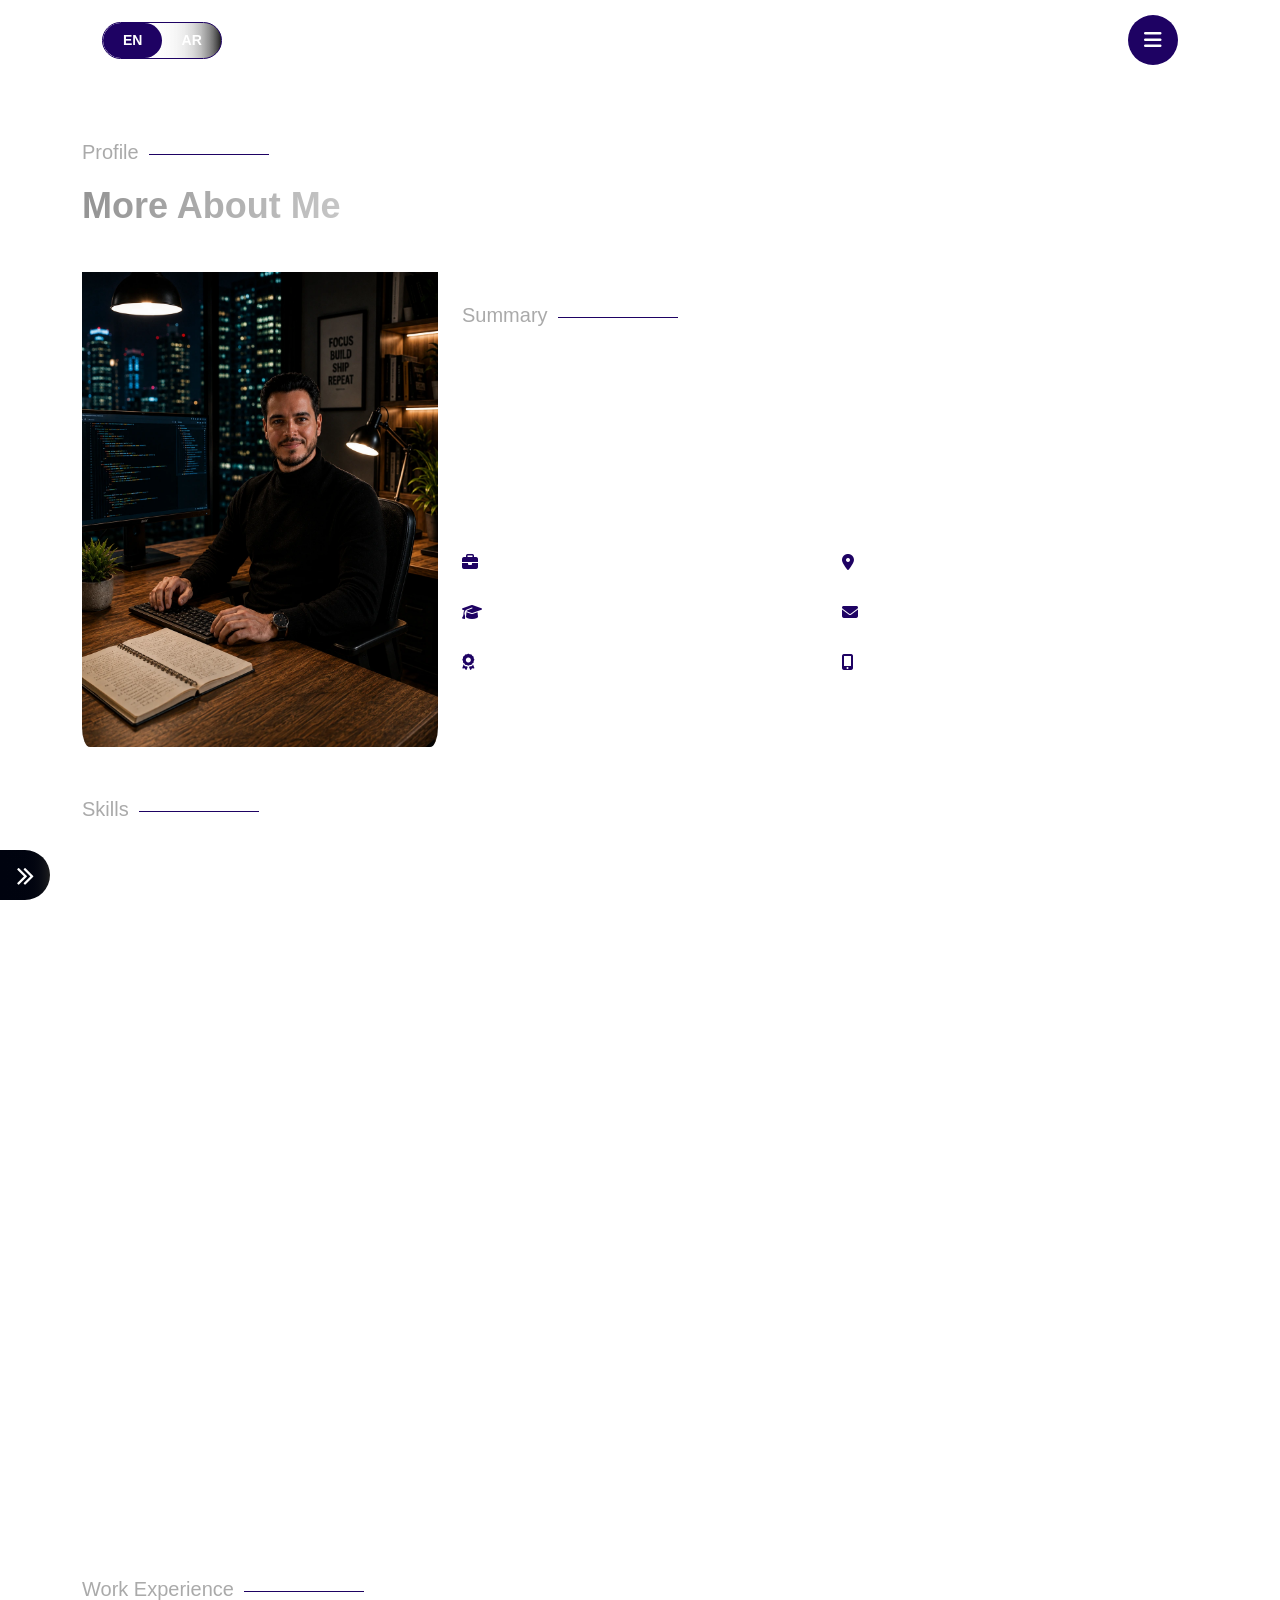
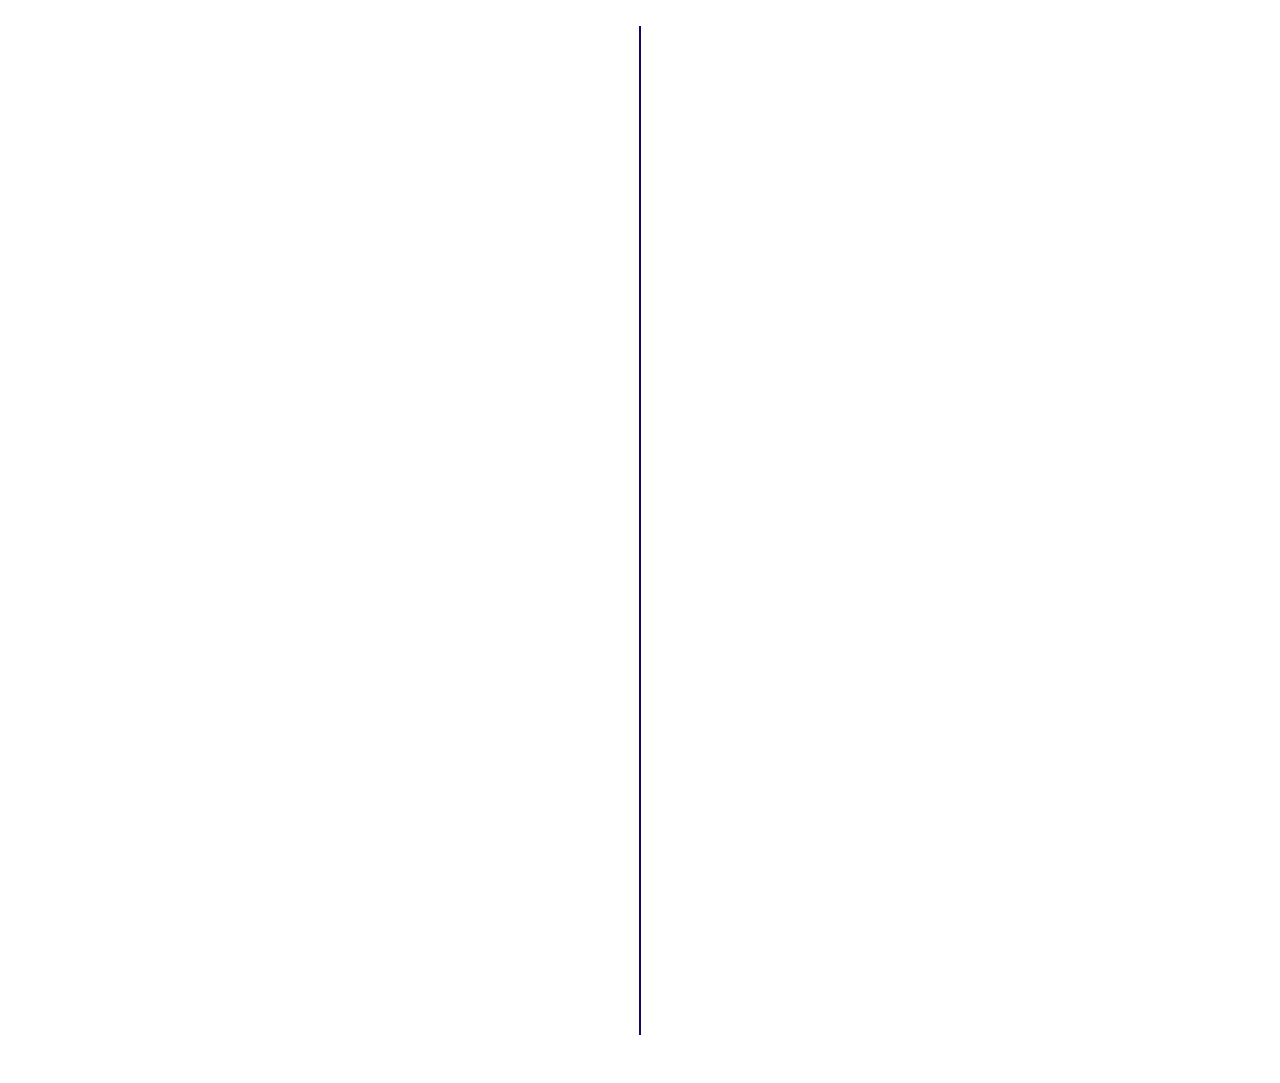
==== commit bf9980bb: "Refactor about section image display Removed old image handling and styles for about section." ====
--- a/about.html
+++ b/about.html
@@ -42,29 +42,8 @@
             display: none;
         }
 
-      .about-image {
-    position: relative;
-    width: 100%;
-}
-
-.about-image img {
-    width: 100%;
-    height: auto;
-    display: block;
-    border-radius: 15px;
-    transition: opacity .8s ease;
-}
-
-#gifImg {
-    opacity: 1;
-}
-
-#webpImg {
-    position: absolute;
-    top: 23px;
-    left: 0;
-    opacity: 0;
-}
+    
+
 /* 
         @keyframes zoomOutLoop {
             0% {
@@ -183,12 +162,8 @@
                     </p>
                 </div>
                 <div class="row">
-                    <div class="col-lg-4 mt-2">
-<div class="about-image pt-4">
-    <img id="gifImg" src="./assets/img/about.gif" alt="Abdallah Fouad">
-    <img id="webpImg" src="./assets/img/about.webp" alt="Abdallah Fouad">
-</div>                        <!-- <img alt="Abdallah Fouad" id="aboutImg" class="pt-4" style="border-radius:15px;width: 100%;" src="./assets/img/about.gif" /> -->
-                    </div>
+              
+         <img alt="Abdallah Fouad"  class="col-lg-4 pt-4" style="border-radius:20px" src="./assets/img/about.webp" />
                     <div class="col-lg-8 content pt-4 pt-lg-0" data-aos="fade-in" data-aos-duration="2000">
                         <div class="section-title">
                             <h2 data-lang="Summary">
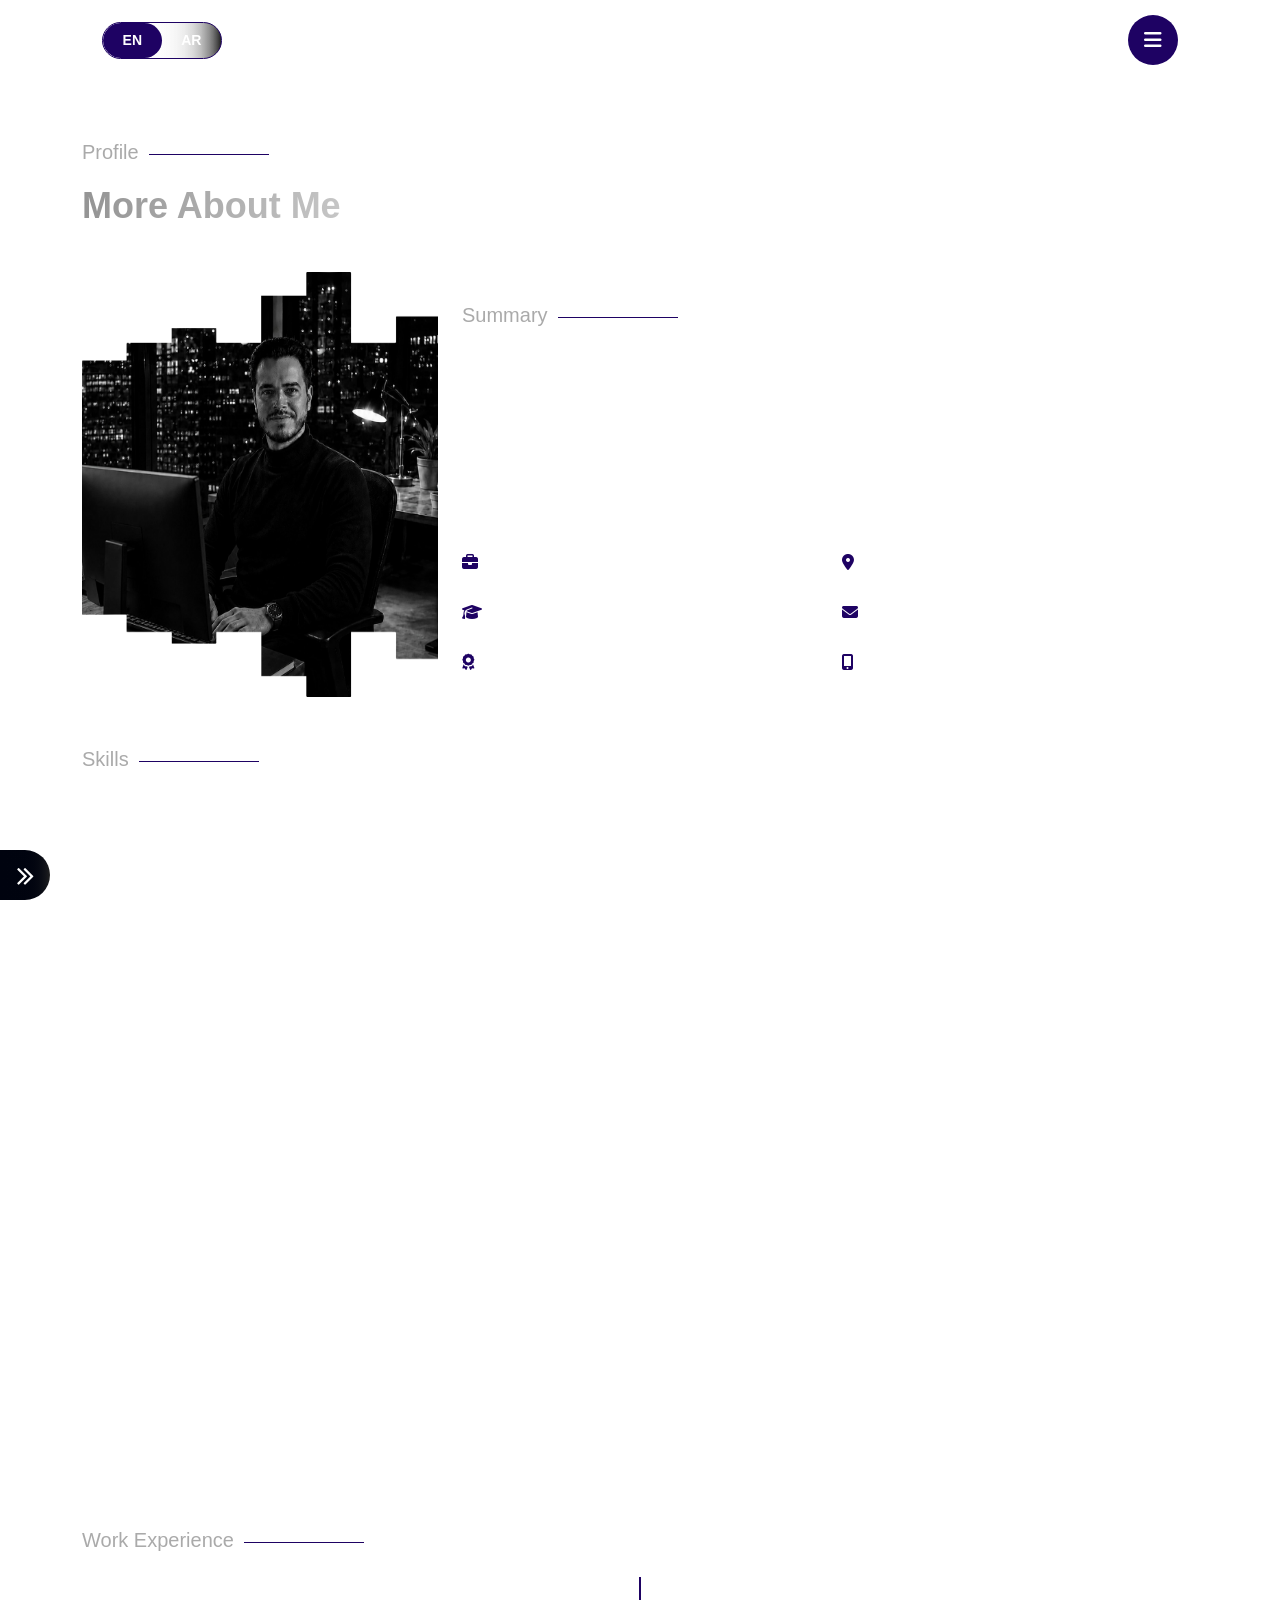
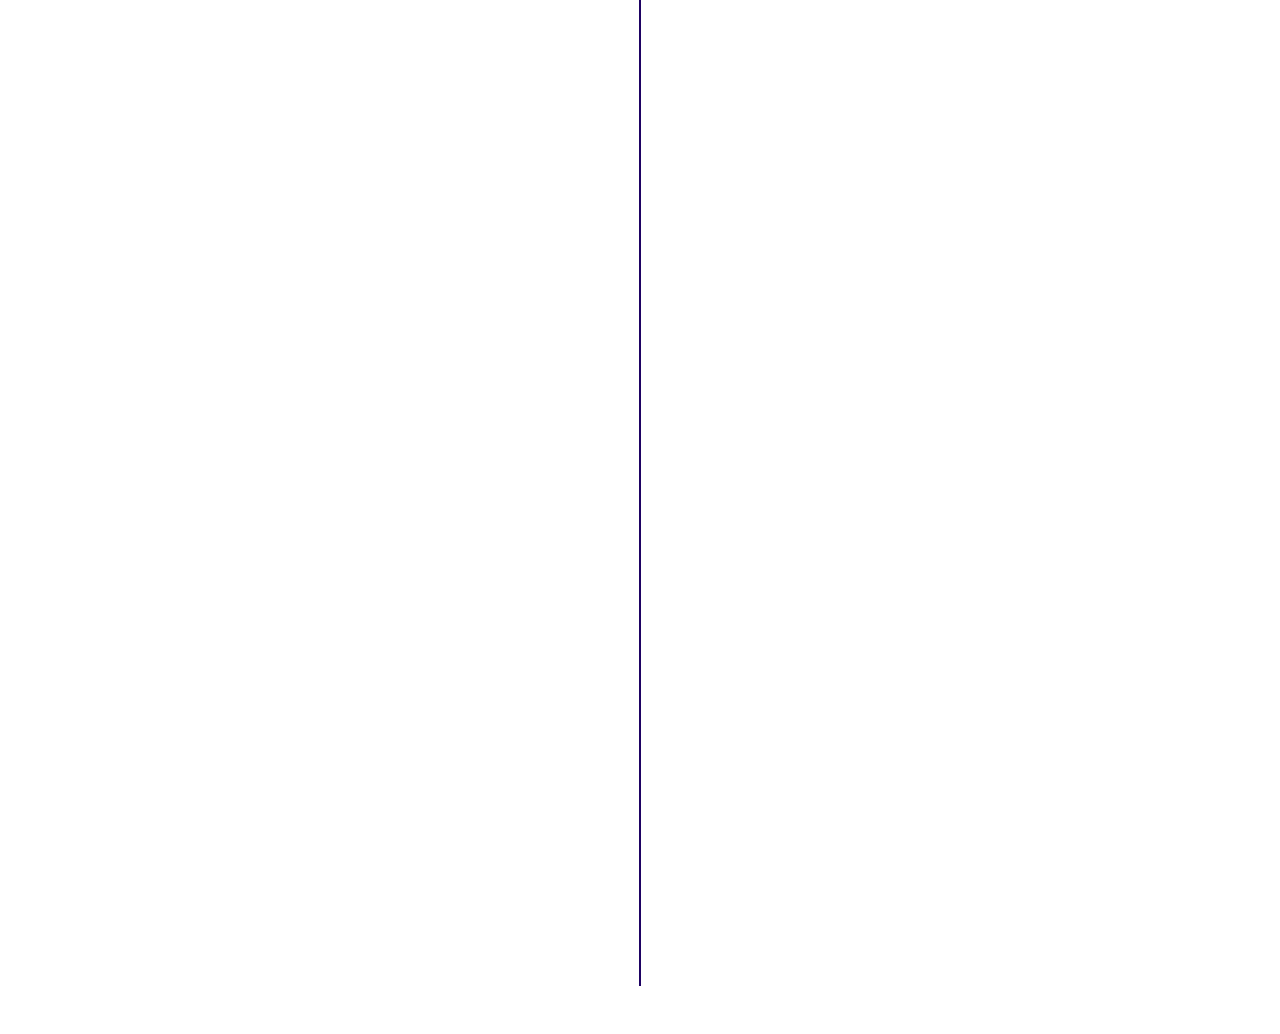
==== commit 46429d36: "Make image responsive in about.html" ====
--- a/about.html
+++ b/about.html
@@ -163,7 +163,7 @@
                 </div>
                 <div class="row">
               
-         <img alt="Abdallah Fouad"  class="col-lg-4 pt-4" style="border-radius:20px" src="./assets/img/about.webp" />
+         <img alt="Abdallah Fouad"  class="col-lg-4 pt-4 img-fluid" style="border-radius:20px" src="./assets/img/about.webp" />
                     <div class="col-lg-8 content pt-4 pt-lg-0" data-aos="fade-in" data-aos-duration="2000">
                         <div class="section-title">
                             <h2 data-lang="Summary">
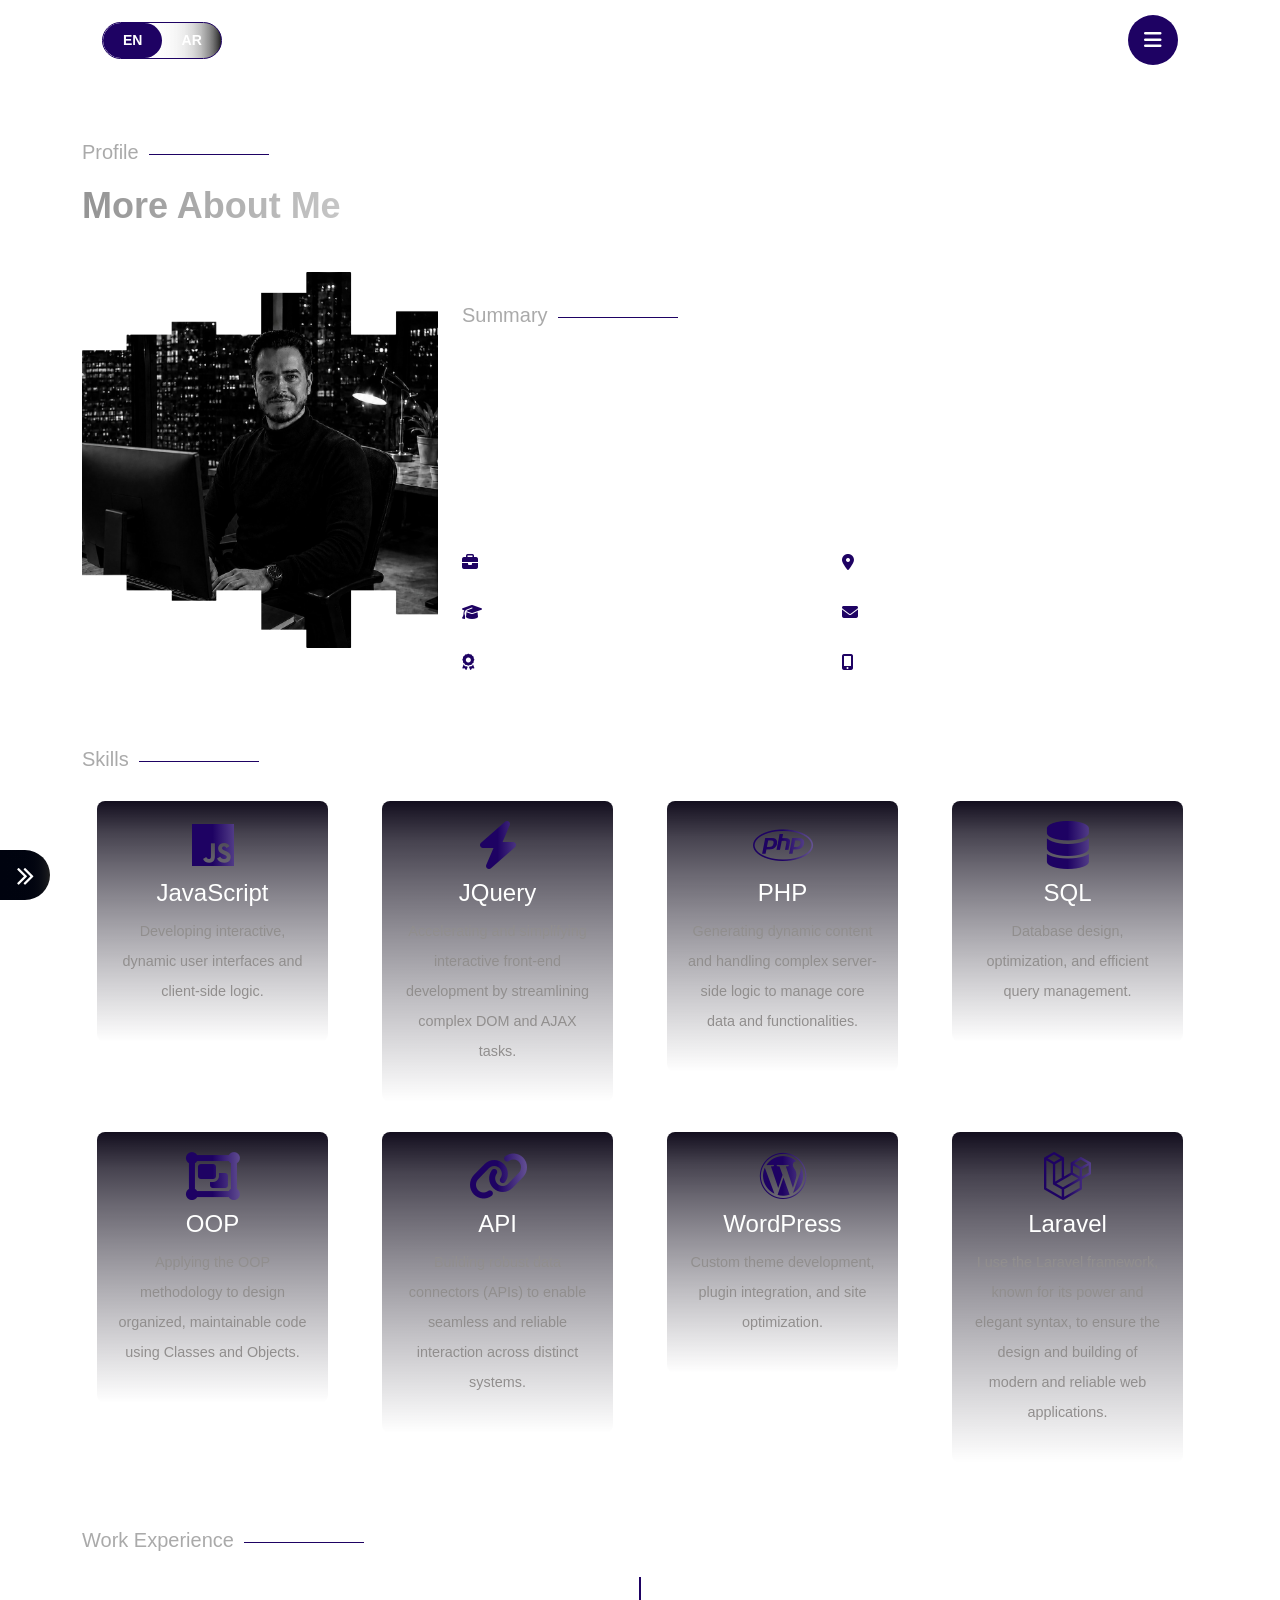
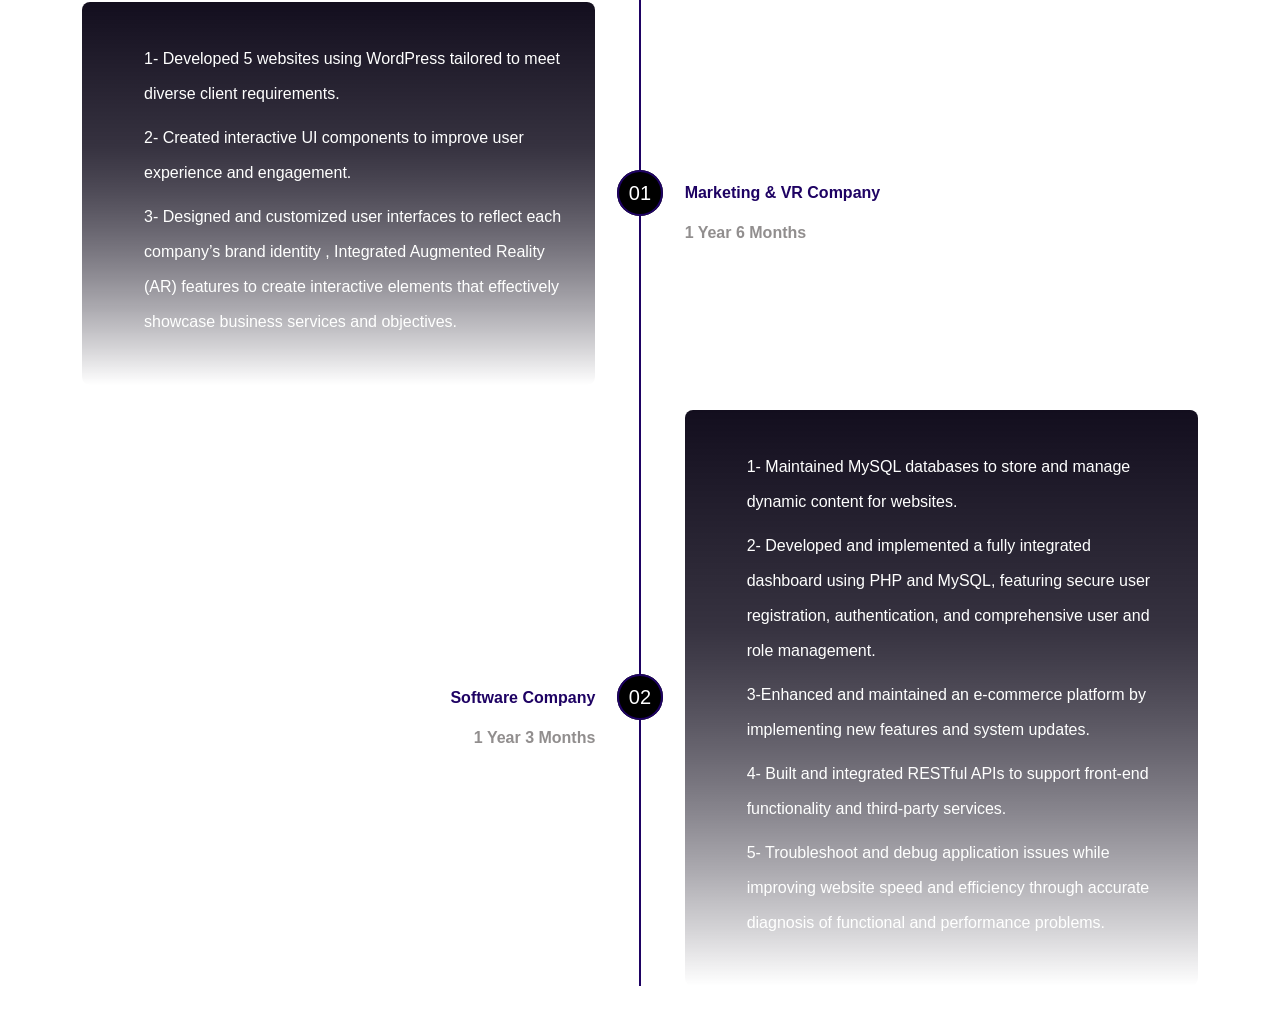
==== commit fc5eaa67: "Update about.html" ====
--- a/about.html
+++ b/about.html
@@ -163,7 +163,7 @@
                 </div>
                 <div class="row">
               
-         <img alt="Abdallah Fouad"  class="col-lg-4 pt-4 img-fluid" style="border-radius:20px" src="./assets/img/about.webp" />
+         <img alt="Abdallah Fouad"  class="col-lg-4 pt-4" style="border-radius:20px;height:400px" src="./assets/img/about.webp" />
                     <div class="col-lg-8 content pt-4 pt-lg-0" data-aos="fade-in" data-aos-duration="2000">
                         <div class="section-title">
                             <h2 data-lang="Summary">
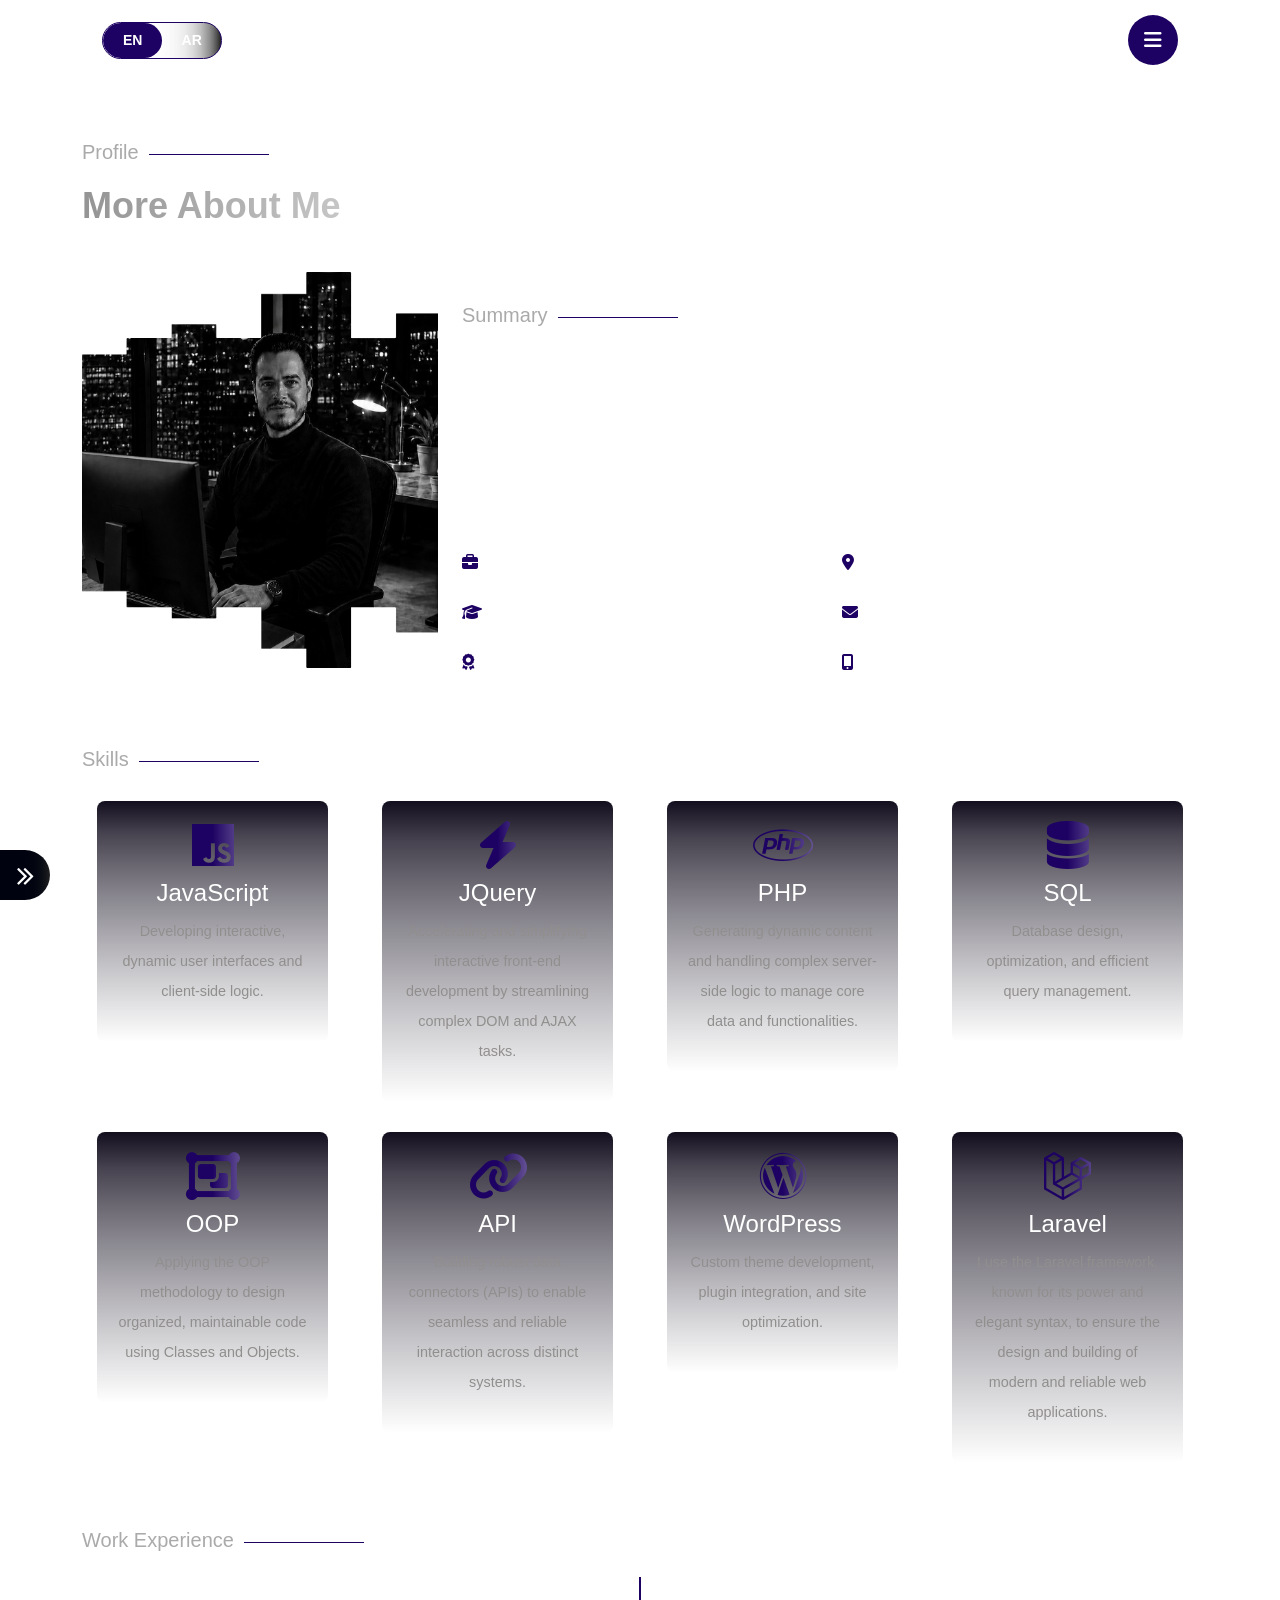
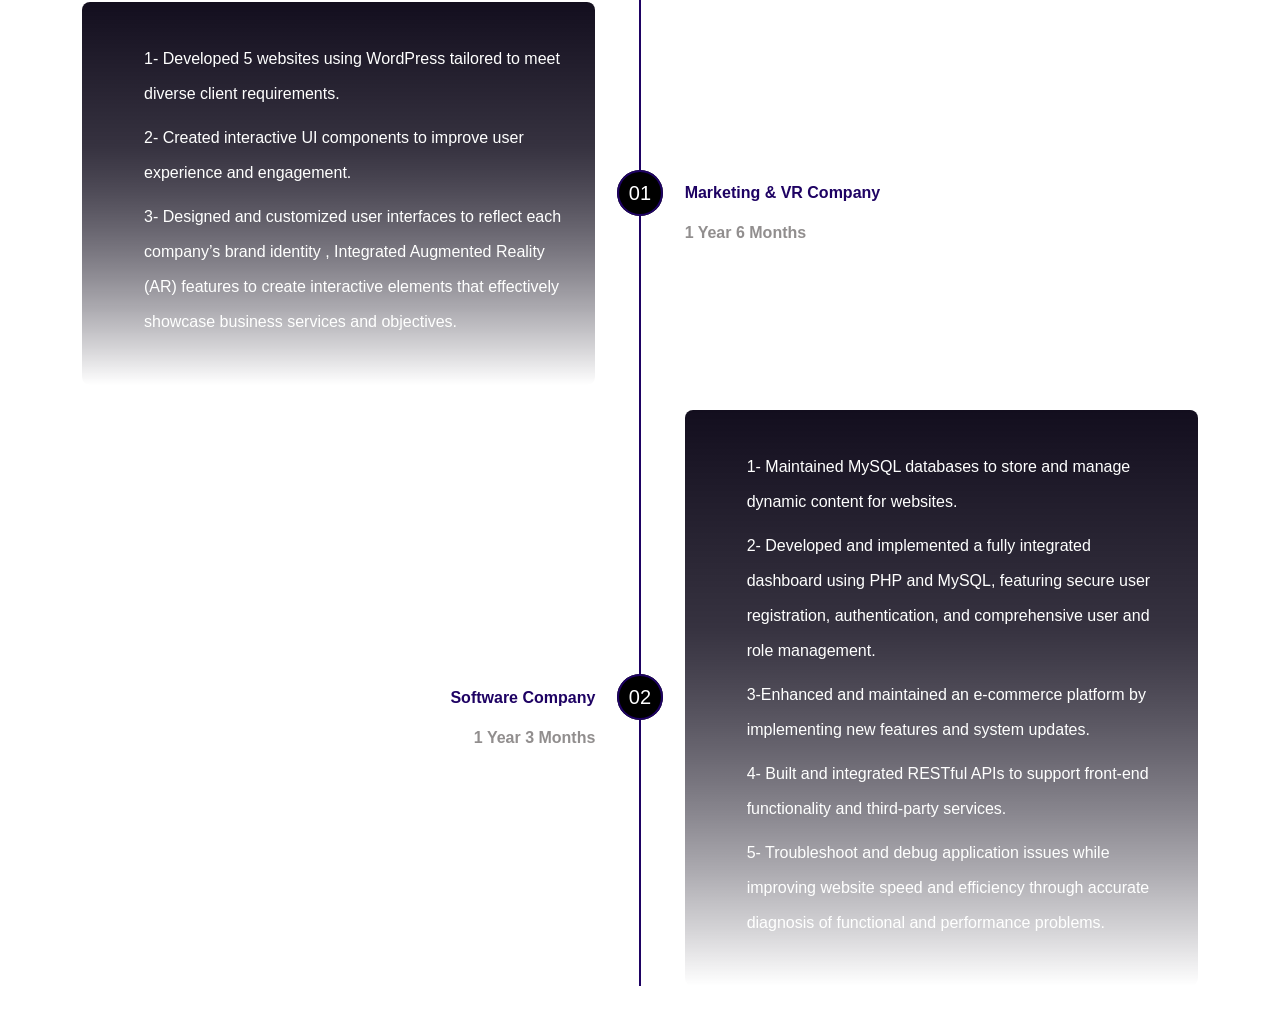
==== commit 62271626: "Update about.html" ====
--- a/about.html
+++ b/about.html
@@ -163,7 +163,7 @@
                 </div>
                 <div class="row">
               
-         <img alt="Abdallah Fouad"  class="col-lg-4 pt-4" style="border-radius:20px;height:400px" src="./assets/img/about.webp" />
+         <img alt="Abdallah Fouad"  class="col-lg-4 pt-4" style="border-radius:20px;height:420px" src="./assets/img/about.webp" />
                     <div class="col-lg-8 content pt-4 pt-lg-0" data-aos="fade-in" data-aos-duration="2000">
                         <div class="section-title">
                             <h2 data-lang="Summary">
